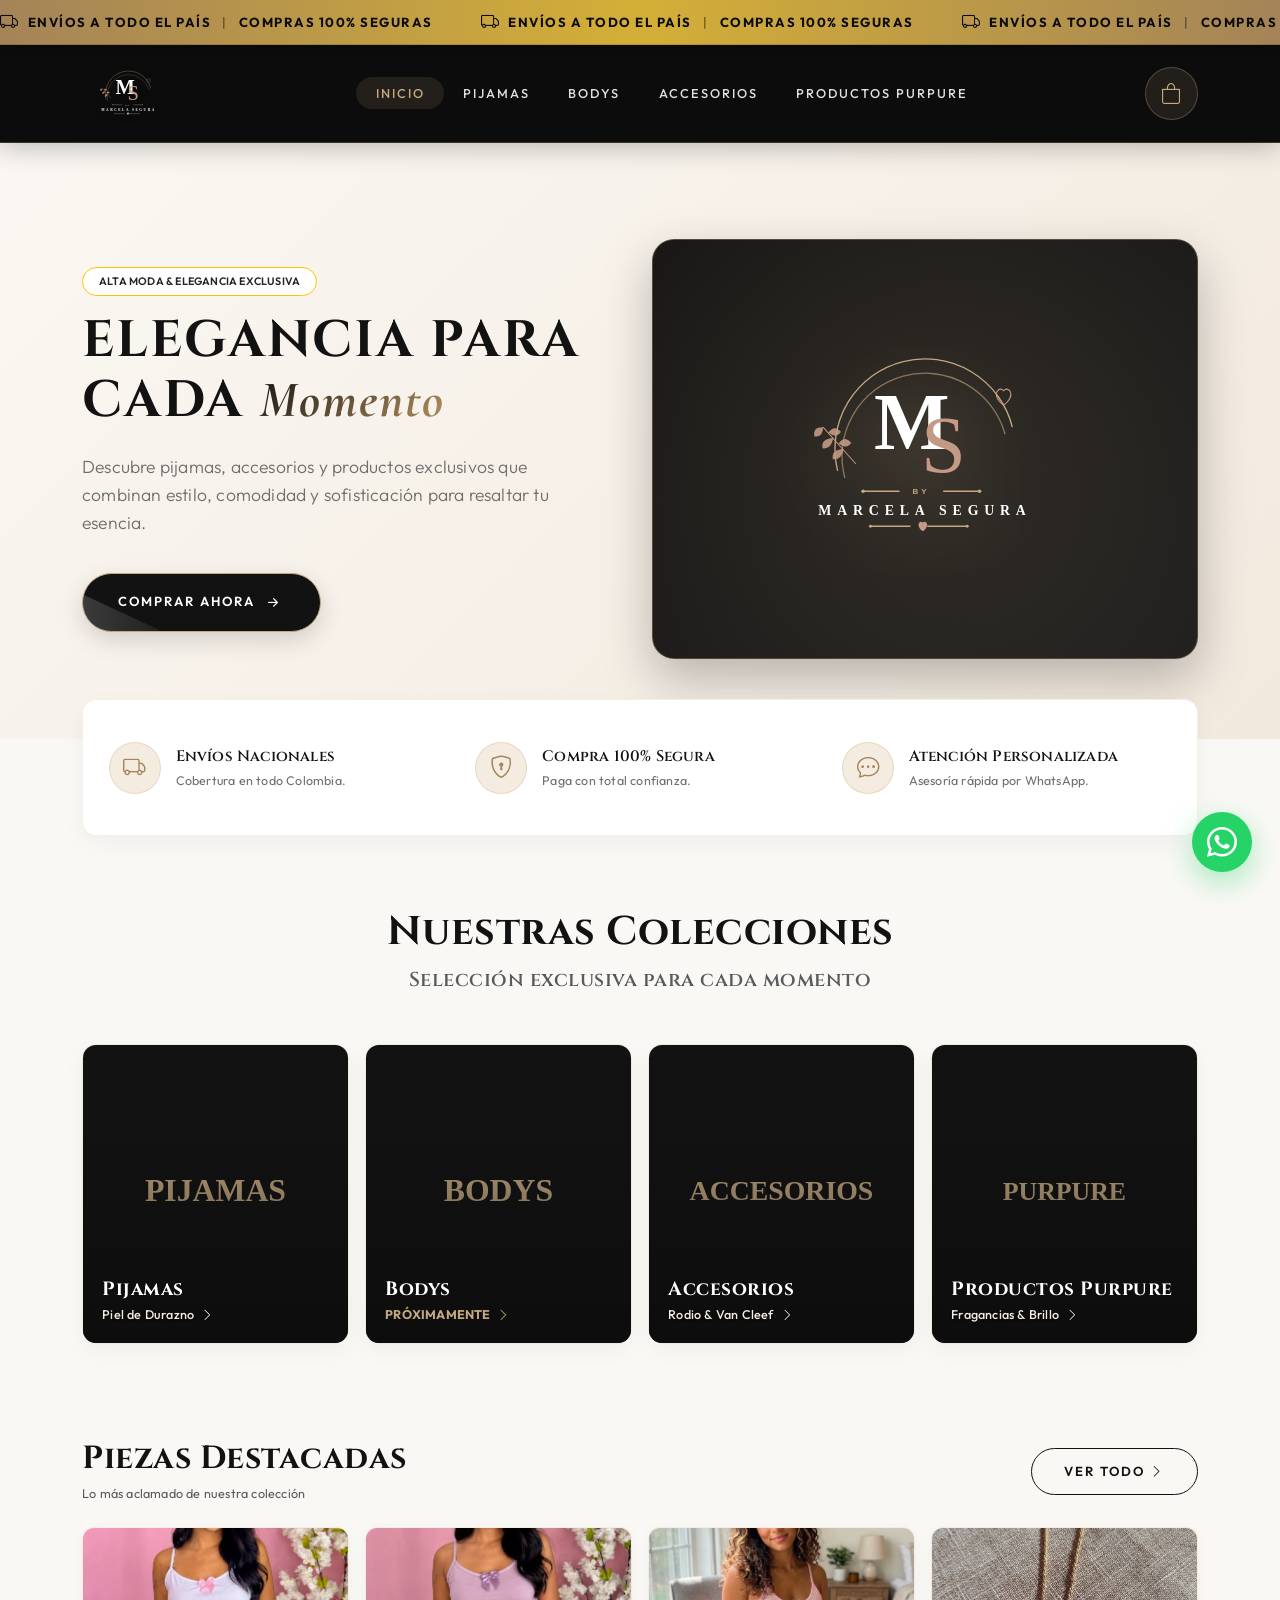
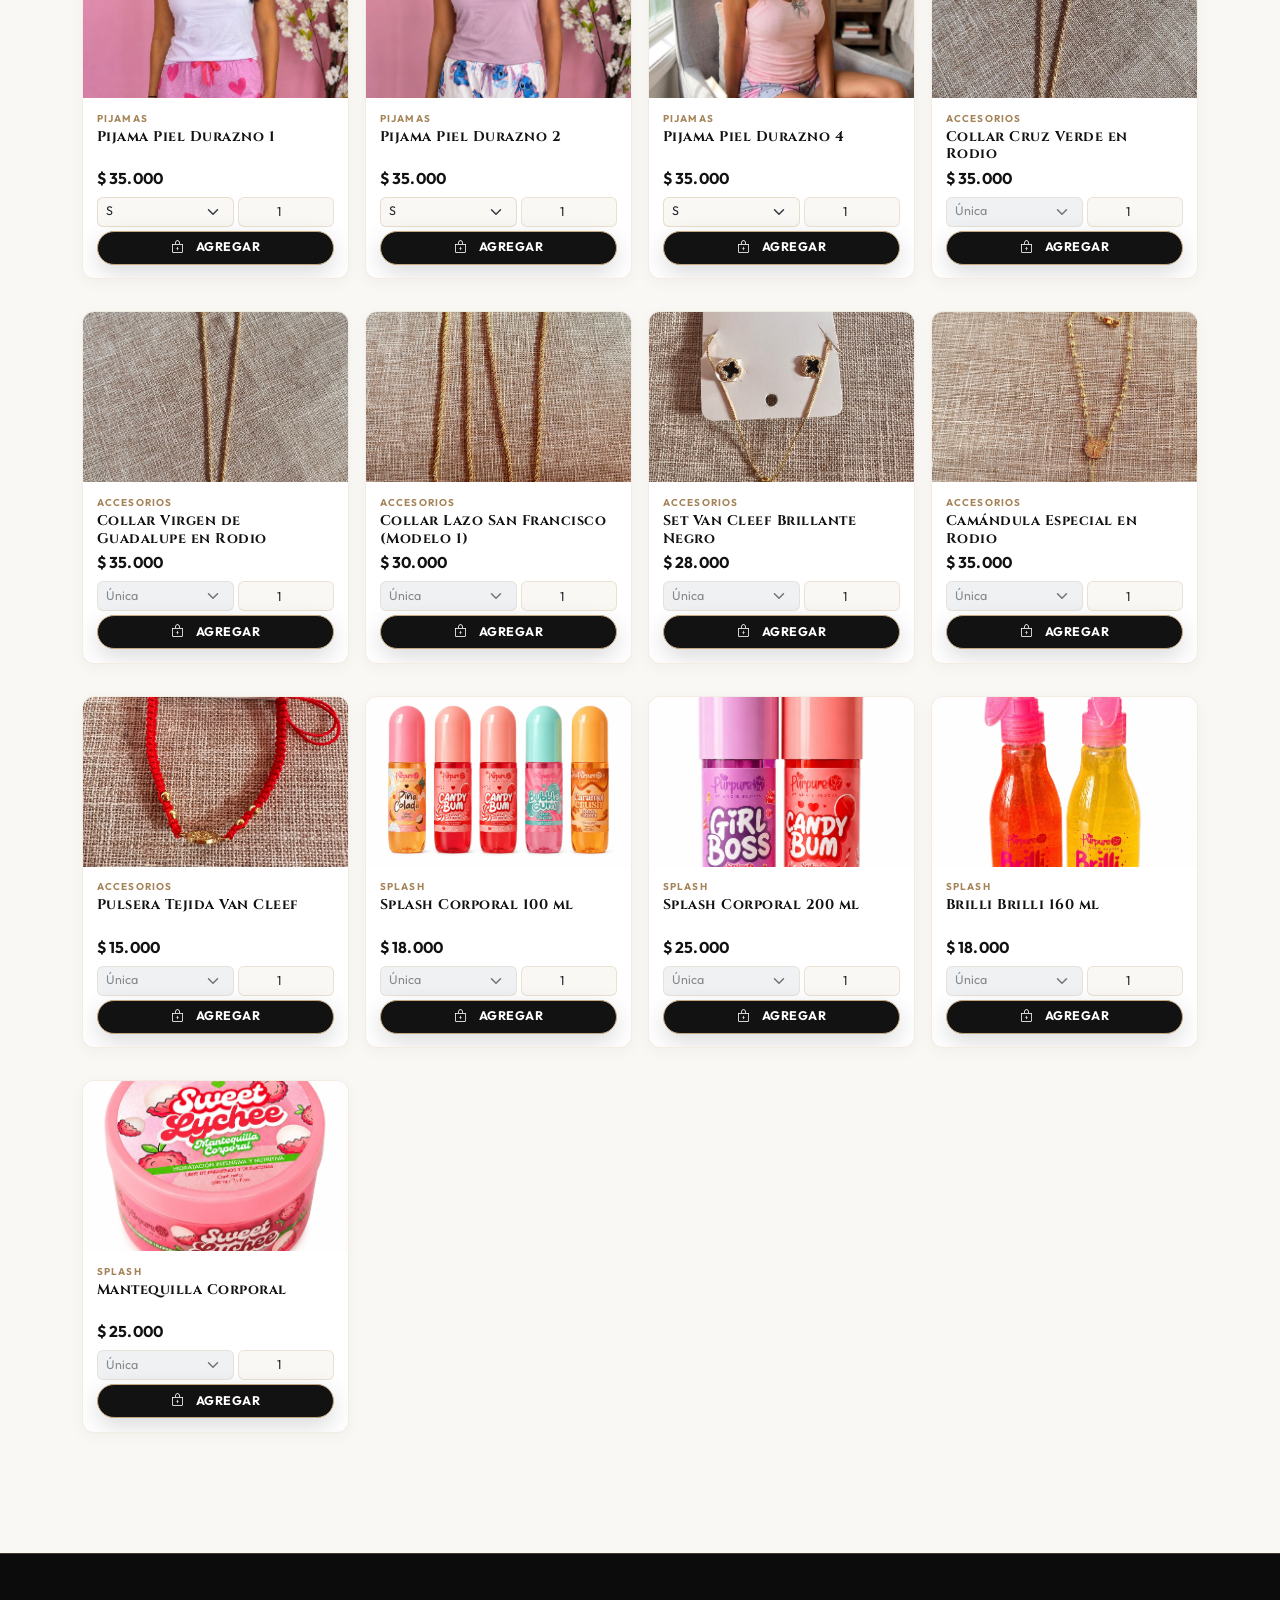
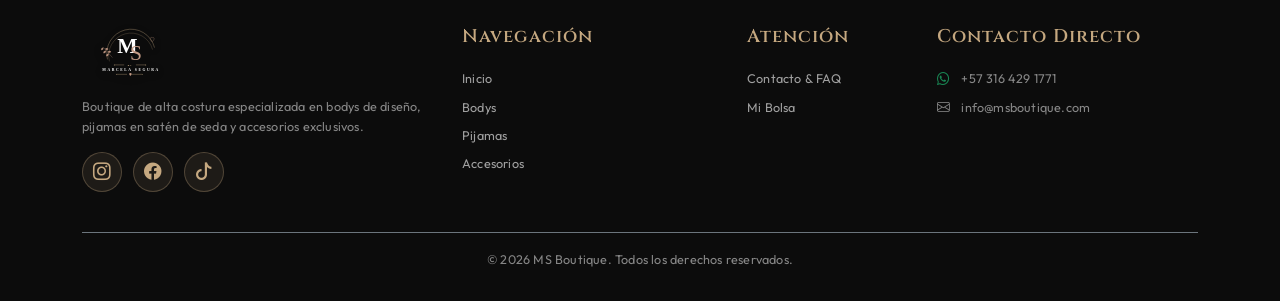
==== index.html @ d56f937e "Descripción de los cambios" ====
<!DOCTYPE html>
<html lang="es">
<head>
    <meta charset="UTF-8">
    <meta name="viewport" content="width=device-width, initial-scale=1.0">
    <title>MS | Boutique Exclusiva de Bodys, Pijamas y Accesorios</title>
    <meta name="description" content="Descubre la colección más exclusiva de bodys, pijamas en satén de seda y accesorios de alta moda en MS Boutique.">
    
    <!-- Google Fonts -->
    <link rel="preconnect" href="https://fonts.googleapis.com">
    <link rel="preconnect" href="https://fonts.gstatic.com" crossorigin>
    <link href="https://fonts.googleapis.com/css2?family=Montserrat:wght@300;400;500;600;700&family=Playfair+Display:ital,wght@0,500;0,600;0,700;1,400&family=Poppins:wght@300;400;500;600;700&display=swap" rel="stylesheet">
    
    <!-- Bootstrap 5 CSS -->
    <link href="https://cdn.jsdelivr.net/npm/bootstrap@5.3.0/dist/css/bootstrap.min.css" rel="stylesheet">
    <!-- Bootstrap Icons -->
    <link href="https://cdn.jsdelivr.net/npm/bootstrap-icons@1.10.5/font/bootstrap-icons.css" rel="stylesheet">
    
    <!-- Custom Design CSS -->
    <link href="css/estilos.css" rel="stylesheet">
    <link href="css/animaciones.css" rel="stylesheet">
    <link href="css/responsive.css" rel="stylesheet">
</head>
<body>

    <!-- CINTA DE ANUNCIOS EN MOVIMIENTO (MARQUEE) -->
    <div class="announcement-bar">
        <div class="marquee-track">
            <div class="marquee-content">
                <span class="marquee-item"><i class="bi bi-truck"></i> ENVÍOS A TODO EL PAÍS <span class="marquee-divider">|</span> COMPRAS 100% SEGURAS</span>
                <span class="marquee-item"><i class="bi bi-truck"></i> ENVÍOS A TODO EL PAÍS <span class="marquee-divider">|</span> COMPRAS 100% SEGURAS</span>
                <span class="marquee-item"><i class="bi bi-truck"></i> ENVÍOS A TODO EL PAÍS <span class="marquee-divider">|</span> COMPRAS 100% SEGURAS</span>
                <span class="marquee-item"><i class="bi bi-truck"></i> ENVÍOS A TODO EL PAÍS <span class="marquee-divider">|</span> COMPRAS 100% SEGURAS</span>
            </div>
            <div class="marquee-content" aria-hidden="true">
                <span class="marquee-item"><i class="bi bi-truck"></i> ENVÍOS A TODO EL PAÍS <span class="marquee-divider">|</span> COMPRAS 100% SEGURAS</span>
                <span class="marquee-item"><i class="bi bi-truck"></i> ENVÍOS A TODO EL PAÍS <span class="marquee-divider">|</span> COMPRAS 100% SEGURAS</span>
                <span class="marquee-item"><i class="bi bi-truck"></i> ENVÍOS A TODO EL PAÍS <span class="marquee-divider">|</span> COMPRAS 100% SEGURAS</span>
                <span class="marquee-item"><i class="bi bi-truck"></i> ENVÍOS A TODO EL PAÍS <span class="marquee-divider">|</span> COMPRAS 100% SEGURAS</span>
            </div>
        </div>
    </div>

    <!-- NAVBAR OSCURO ELEGANTE CON LOGO MS PROTAGONISTA -->
    <nav class="navbar navbar-expand-lg sticky-top">
        <div class="container">
            <a class="navbar-brand me-4 d-inline-flex align-items-center" href="index.html">
                <img src="img/logo.svg" alt="MS by Marcela Segura" class="brand-logo-img">
            </a>
            
            <div class="d-flex align-items-center gap-3 order-lg-3">
                <div class="cart-icon-container" data-bs-toggle="offcanvas" data-bs-target="#offcanvasCart" aria-controls="offcanvasCart" title="Ver Tu Carrito">
                    <i class="bi bi-bag"></i>
                    <span class="cart-counter">0</span>
                </div>

                <button class="navbar-toggler border-0 text-white" type="button" data-bs-toggle="collapse" data-bs-target="#navbarNav">
                    <span class="navbar-toggler-icon"></span>
                </button>
            </div>

            <div class="collapse navbar-collapse order-lg-2" id="navbarNav">
                <ul class="navbar-nav mx-auto">
                    <li class="nav-item">
                        <a class="nav-link-ms active" href="index.html">Inicio</a>
                    </li>
                    <li class="nav-item">
                        <a class="nav-link-ms" href="catalogo.html?categoria=pijamas">Pijamas</a>
                    </li>
                    <li class="nav-item">
                        <a class="nav-link-ms" href="catalogo.html?categoria=bodys">Bodys</a>
                    </li>
                    <li class="nav-item">
                        <a class="nav-link-ms" href="catalogo.html?categoria=accesorios">Accesorios</a>
                    </li>
                    <li class="nav-item">
                        <a class="nav-link-ms" href="catalogo.html?categoria=splash">Productos Purpure</a>
                    </li>
                </ul>
            </div>
        </div>
    </nav>

    <!-- HERO SECTION MODERNO & LIMPIO -->
    <section class="hero-section">
        <div class="container">
            <div class="row align-items-center">
                <div class="col-lg-6 text-center text-lg-start fade-in-up">
                    <span class="badge bg-white text-dark border border-warning px-3 py-2 rounded-pill font-body small fw-semibold mb-3 d-inline-block letter-spacing-2 text-uppercase">
                        ALTA MODA & ELEGANCIA EXCLUSIVA
                    </span>
                    <h1 class="hero-title">Elegancia para Cada <span>Momento</span></h1>
                    <p class="hero-subtitle">Descubre pijamas, accesorios y productos exclusivos que combinan estilo, comodidad y sofisticación para resaltar tu esencia.</p>
                    <div class="d-flex flex-wrap gap-3 justify-content-center justify-content-lg-start">
                        <a href="catalogo.html" class="btn btn-boutique-primary">
                            <span>Comprar Ahora</span>
                            <i class="bi bi-arrow-right-short fs-5"></i>
                        </a>
                    </div>
                </div>
                <div class="col-lg-6 fade-in-up delay-2 mt-4 mt-lg-0">
                    <div class="hero-logo-showcase p-4 p-md-5 text-center d-flex flex-column align-items-center justify-content-center">
                        <img src="img/logo.svg" 
                             alt="MS by Marcela Segura - Logo Oficial" 
                             class="img-fluid hero-logo-main p-2" 
                             style="max-width: 380px; width: 100%; filter: drop-shadow(0 15px 35px rgba(197, 168, 128, 0.35));">
                    </div>
                </div>
            </div>
        </div>
    </section>

    <!-- BARRA DE BENEFICIOS -->
    <div class="container">
        <div class="benefits-section fade-in-up delay-1">
            <div class="row g-4 justify-content-center">
                <div class="col-12 col-md-4">
                    <div class="benefit-item">
                        <div class="benefit-icon">
                            <i class="bi bi-truck"></i>
                        </div>
                        <div>
                            <div class="benefit-title">Envíos Nacionales</div>
                            <div class="benefit-desc">Cobertura en todo Colombia.</div>
                        </div>
                    </div>
                </div>
                <div class="col-12 col-md-4">
                    <div class="benefit-item">
                        <div class="benefit-icon">
                            <i class="bi bi-shield-lock"></i>
                        </div>
                        <div>
                            <div class="benefit-title">Compra 100% Segura</div>
                            <div class="benefit-desc">Paga con total confianza.</div>
                        </div>
                    </div>
                </div>
                <div class="col-12 col-md-4">
                    <div class="benefit-item">
                        <div class="benefit-icon">
                            <i class="bi bi-chat-dots"></i>
                        </div>
                        <div>
                            <div class="benefit-title">Atención Personalizada</div>
                            <div class="benefit-desc">Asesoría rápida por WhatsApp.</div>
                        </div>
                    </div>
                </div>
            </div>
        </div>
    </div>

    <!-- SECCIÓN DE CATEGORÍAS PRINCIPALES -->
    <section class="container my-5 py-4">
        <div class="text-center mb-5 fade-in-up">
            <h2 class="font-heading fw-bold fs-1">Nuestras Colecciones</h2>
            <p class="text-muted font-heading fs-5">Selección exclusiva para cada momento</p>
        </div>
        <div class="row g-3">
            <!-- Categoría 1: Pijamas -->
            <div class="col-6 col-md-3 fade-in-up delay-1">
                <div class="category-card" onclick="window.location.href='catalogo.html?categoria=pijamas'">
                    <img src="img/productos/cat-pijamas.jpg" 
                         alt="Pijamas MS Boutique"
                         onerror="this.onerror=null; this.src='data:image/svg+xml;utf8,<svg xmlns=\'http://www.w3.org/2000/svg\' width=\'400\' height=\'300\' viewBox=\'0 0 400 300\'><rect width=\'400\' height=\'300\' fill=\'%23121212\'/><text x=\'50%\' y=\'50%\' dominant-baseline=\'middle\' text-anchor=\'middle\' font-family=\'Playfair Display, serif\' font-size=\'32\' font-weight=\'bold\' fill=\'%23C5A880\'>PIJAMAS</text></svg>';">
                    <div class="category-card-overlay">
                        <h3 class="font-heading fw-bold mb-1 fs-5 text-white">Pijamas</h3>
                        <p class="mb-0 small font-body text-gold-light">Piel de Durazno <i class="bi bi-chevron-right ms-1"></i></p>
                    </div>
                </div>
            </div>
            <!-- Categoría 2: Bodys -->
            <div class="col-6 col-md-3 fade-in-up delay-2">
                <div class="category-card" onclick="window.location.href='catalogo.html?categoria=bodys'">
                    <img src="img/productos/cat-bodys.jpg" 
                         alt="Bodys MS Boutique"
                         onerror="this.onerror=null; this.src='data:image/svg+xml;utf8,<svg xmlns=\'http://www.w3.org/2000/svg\' width=\'400\' height=\'300\' viewBox=\'0 0 400 300\'><rect width=\'400\' height=\'300\' fill=\'%23121212\'/><text x=\'50%\' y=\'50%\' dominant-baseline=\'middle\' text-anchor=\'middle\' font-family=\'Playfair Display, serif\' font-size=\'32\' font-weight=\'bold\' fill=\'%23C5A880\'>BODYS</text></svg>';">
                    <div class="category-card-overlay">
                        <h3 class="font-heading fw-bold mb-1 fs-5 text-white">Bodys</h3>
                        <p class="mb-0 text-gold small font-body fw-bold">PRÓXIMAMENTE <i class="bi bi-chevron-right ms-1"></i></p>
                    </div>
                </div>
            </div>
            <!-- Categoría 3: Accesorios -->
            <div class="col-6 col-md-3 fade-in-up delay-3">
                <div class="category-card" onclick="window.location.href='catalogo.html?categoria=accesorios'">
                    <img src="img/productos/cat-accesorios.jpg" 
                         alt="Accesorios MS Boutique"
                         onerror="this.onerror=null; this.src='data:image/svg+xml;utf8,<svg xmlns=\'http://www.w3.org/2000/svg\' width=\'400\' height=\'300\' viewBox=\'0 0 400 300\'><rect width=\'400\' height=\'300\' fill=\'%23121212\'/><text x=\'50%\' y=\'50%\' dominant-baseline=\'middle\' text-anchor=\'middle\' font-family=\'Playfair Display, serif\' font-size=\'28\' font-weight=\'bold\' fill=\'%23C5A880\'>ACCESORIOS</text></svg>';">
                    <div class="category-card-overlay">
                        <h3 class="font-heading fw-bold mb-1 fs-5 text-white">Accesorios</h3>
                        <p class="mb-0 small font-body text-gold-light">Rodio & Van Cleef <i class="bi bi-chevron-right ms-1"></i></p>
                    </div>
                </div>
            </div>
            <!-- Categoría 4: Productos Purpure -->
            <div class="col-6 col-md-3 fade-in-up delay-4">
                <div class="category-card" onclick="window.location.href='catalogo.html?categoria=splash'">
                    <img src="img/productos/cat-splash.jpg" 
                         alt="Productos Purpure MS Boutique"
                         onerror="this.onerror=null; this.src='data:image/svg+xml;utf8,<svg xmlns=\'http://www.w3.org/2000/svg\' width=\'400\' height=\'300\' viewBox=\'0 0 400 300\'><rect width=\'400\' height=\'300\' fill=\'%23121212\'/><text x=\'50%\' y=\'50%\' dominant-baseline=\'middle\' text-anchor=\'middle\' font-family=\'Playfair Display, serif\' font-size=\'26\' font-weight=\'bold\' fill=\'%23C5A880\'>PURPURE</text></svg>';">
                    <div class="category-card-overlay">
                        <h3 class="font-heading fw-bold mb-1 fs-5 text-white">Productos Purpure</h3>
                        <p class="mb-0 small font-body text-gold-light">Fragancias & Brillo <i class="bi bi-chevron-right ms-1"></i></p>
                    </div>
                </div>
            </div>
        </div>
    </section>

    <!-- SECCIÓN PRODUCTOS DESTACADOS (TARJETAS COMPACTAS 4 POR FILA) -->
    <section class="container my-5 py-4">
        <div class="d-flex justify-content-between align-items-center mb-4">
            <div>
                <h2 class="font-heading fw-bold mb-1 fs-2">Piezas Destacadas</h2>
                <p class="text-muted mb-0 small">Lo más aclamado de nuestra colección</p>
            </div>
            <a href="catalogo.html" class="btn btn-boutique-outline btn-sm">Ver Todo <i class="bi bi-chevron-right"></i></a>
        </div>
        
        <div class="row g-3" id="productos-destacados-container">
            <!-- Renderizado dinámico desde app.js -->
        </div>
    </section>

    <!-- OFFCANVAS CARRITO COMPONENT -->
    <div class="offcanvas offcanvas-end offcanvas-cart" tabindex="-1" id="offcanvasCart" aria-labelledby="offcanvasCartLabel">
        <div class="offcanvas-header">
            <div class="d-flex align-items-center gap-2">
                <i class="bi bi-bag-fill text-gold fs-5"></i>
                <h5 class="offcanvas-title font-heading fw-bold mb-0 text-uppercase letter-spacing-1 text-white fs-6" id="offcanvasCartLabel">TU CARRITO</h5>
                <span class="badge rounded-circle bg-gold text-dark cart-counter" id="offcanvas-header-counter">0</span>
            </div>
            <button type="button" class="btn-close btn-close-white" data-bs-dismiss="offcanvas" aria-label="Close"></button>
        </div>
        <div class="offcanvas-body p-3" id="offcanvas-cart-items">
            <!-- Renderizado dinámico desde carrito.js -->
        </div>
        <div class="offcanvas-footer p-3">
            <div class="d-flex justify-content-between align-items-center mb-3">
                <span class="cart-subtotal-label">SUBTOTAL</span>
                <span class="cart-subtotal-amount" id="offcanvas-cart-total">$0</span>
            </div>
            <a href="carrito.html" class="btn btn-boutique-primary w-100 py-3 text-center fw-bold text-uppercase d-flex align-items-center justify-content-center gap-2">
                <span>FINALIZAR PEDIDO</span>
                <i class="bi bi-bag"></i>
            </a>
        </div>
    </div>

    <!-- BOTÓN FLOTANTE WHATSAPP -->
    <a href="https://api.whatsapp.com/send?phone=573164291771&text=Hola%20MS%20Boutique,%20deseo%20realizar%20una%20consulta." target="_blank" class="whatsapp-float pulse-subtle" title="Contacto por WhatsApp">
        <i class="bi bi-whatsapp"></i>
    </a>

    <!-- FOOTER BOUTIQUE MS OSCURO ELEGANTE -->
    <footer>
        <div class="container">
            <div class="row g-4">
                <div class="col-lg-4 mb-3">
                    <a class="navbar-brand me-4 d-inline-flex align-items-center" href="index.html">
                        <img src="img/logo.svg" alt="MS by Marcela Segura" class="brand-logo-img" style="height: 60px;">
                    </a>
                    <p class="small text-white-50 mt-2">Boutique de alta costura especializada en bodys de diseño, pijamas en satén de seda y accesorios exclusivos.</p>
                    <div class="footer-social-icons mt-3">
                        <a href="#"><i class="bi bi-instagram"></i></a>
                        <a href="#"><i class="bi bi-facebook"></i></a>
                        <a href="#"><i class="bi bi-tiktok"></i></a>
                    </div>
                </div>
                <div class="col-6 col-lg-3 mb-3">
                    <h5>Navegación</h5>
                    <ul class="list-unstyled small">
                        <li class="mb-2"><a href="index.html">Inicio</a></li>
                        <li class="mb-2"><a href="catalogo.html?categoria=bodys">Bodys</a></li>
                        <li class="mb-2"><a href="catalogo.html?categoria=pijamas">Pijamas</a></li>
                        <li class="mb-2"><a href="catalogo.html?categoria=accesorios">Accesorios</a></li>
                    </ul>
                </div>
                <div class="col-6 col-lg-2 mb-3">
                    <h5>Atención</h5>
                    <ul class="list-unstyled small">
                        <li class="mb-2"><a href="contacto.html">Contacto & FAQ</a></li>
                        <li class="mb-2"><a href="carrito.html">Mi Bolsa</a></li>
                    </ul>
                </div>
                <div class="col-lg-3 mb-3">
                    <h5>Contacto Directo</h5>
                    <ul class="list-unstyled small text-white-50">
                        <li class="mb-2"><i class="bi bi-whatsapp text-success me-2"></i> +57 316 429 1771</li>
                        <li class="mb-2"><i class="bi bi-envelope me-2"></i> info@msboutique.com</li>
                    </ul>
                </div>
            </div>
            <div class="border-top border-secondary pt-3 mt-4 text-center small text-white-50">
                &copy; 2026 MS Boutique. Todos los derechos reservados.
            </div>
        </div>
    </footer>

    <!-- Bootstrap JS Bundle -->
    <script src="https://cdn.jsdelivr.net/npm/bootstrap@5.3.0/dist/js/bootstrap.bundle.min.js"></script>
    <script src="js/productos.js"></script>
    <script src="js/carrito.js"></script>
    <script src="js/whatsapp.js"></script>
    <script src="js/app.js"></script>
</body>
</html>
---- css/estilos.css ----
/* ==========================================================================
   MS BOUTIQUE - SISTEMA DE DISEÑO HIGH FASHION LUXURY
   ========================================================================== */

@import url('https://fonts.googleapis.com/css2?family=Cinzel:wght@500;600;700;800;900&family=Cormorant+Garamond:ital,wght@0,600;0,700;1,600;1,700&family=Outfit:wght@300;400;500;600;700&family=Playfair+Display:ital,wght@0,600;0,700;1,600;1,700&family=Poppins:wght@300;400;500;600;700&display=swap');

:root {
    /* Paleta MS Luxury */
    --color-bg: #FAF8F5;
    --color-surface: #FFFFFF;
    --color-dark-bg: #0C0C0C;
    --color-dark-card: #161616;
    
    --color-gold: #C5A880;
    --color-gold-dark: #A48458;
    --color-gold-light: #F4ECE1;
    --color-gold-accent: #D4AF37;
    
    --color-gray-light: #F0EDE8;
    --color-text-dark: #121212;
    --color-text-muted: #6E6E6E;
    --color-text-light: #F0F0F0;
    
    /* Tipografía Alta Costura "Lethal Luxury" */
    --font-heading: 'Cinzel', 'Playfair Display', serif;
    --font-body: 'Outfit', 'Poppins', sans-serif;
    --font-accent: 'Cormorant Garamond', serif;
    
    /* Sombras y Radios */
    --radius-sm: 8px;
    --radius-md: 14px;
    --radius-lg: 22px;
    --radius-pill: 50px;
    
    --shadow-soft: 0 8px 25px rgba(0, 0, 0, 0.04);
    --shadow-hover: 0 16px 35px rgba(197, 168, 128, 0.2);
    --shadow-nav: 0 4px 25px rgba(0, 0, 0, 0.25);
}

/* --- BASE --- */
body {
    background-color: var(--color-bg);
    color: var(--color-text-dark);
    font-family: var(--font-body);
    font-size: 0.9rem;
    margin: 0;
    padding: 0;
    overflow-x: hidden;
    line-height: 1.6;
    letter-spacing: 0.2px;
}

h1, h2, h3, h4, h5, h6, .font-heading {
    font-family: var(--font-heading);
    font-weight: 600;
    color: var(--color-text-dark);
    letter-spacing: 0.5px;
}

a {
    color: var(--color-gold-dark);
    text-decoration: none;
    transition: all 0.3s ease;
}

a:hover {
    color: var(--color-gold-accent);
}

/* --- CINTA ANUNCIO SUPERIOR EN MOVIMIENTO (MARQUEE) --- */
.announcement-bar {
    background: linear-gradient(90deg, var(--color-gold-dark) 0%, var(--color-gold-accent) 50%, var(--color-gold-dark) 100%);
    color: #0C0C0C;
    overflow: hidden;
    white-space: nowrap;
    padding: 8px 0;
    font-family: var(--font-body);
    font-weight: 700;
    font-size: 0.82rem;
    letter-spacing: 1.5px;
    text-transform: uppercase;
    position: relative;
    z-index: 1045;
    box-shadow: 0 2px 10px rgba(0, 0, 0, 0.25);
    user-select: none;
    border-bottom: 1px solid rgba(0, 0, 0, 0.15);
}

.marquee-track {
    display: flex;
    width: max-content;
    animation: marqueeScroll 22s linear infinite;
}

.announcement-bar:hover .marquee-track {
    animation-play-state: paused;
}

.marquee-content {
    display: flex;
    align-items: center;
    gap: 3rem;
    padding-right: 3rem;
    flex-shrink: 0;
}

.marquee-item {
    display: inline-flex;
    align-items: center;
    gap: 0.5rem;
}

.marquee-item i {
    font-size: 1.1rem;
}

.marquee-divider {
    opacity: 0.6;
    font-weight: 400;
    margin: 0 0.2rem;
}

@keyframes marqueeScroll {
    0% {
        transform: translateX(0);
    }
    100% {
        transform: translateX(-50%);
    }
}

/* --- ENCABEZADO Y NAVBAR OSCURO ELEGANTE --- */
.navbar {
    background: var(--color-dark-bg) !important;
    backdrop-filter: blur(20px);
    box-shadow: var(--shadow-nav);
    padding: 1.1rem 0;
    transition: all 0.3s ease;
    border-bottom: 1px solid rgba(197, 168, 128, 0.25);
}

/* LOGO MS PROTAGONISTA */
.navbar-brand-ms {
    font-family: var(--font-heading);
    font-size: 2.5rem;
    font-weight: 700;
    letter-spacing: 6px;
    text-transform: uppercase;
    line-height: 1;
    background: linear-gradient(135deg, #FFFFFF 0%, var(--color-gold) 100%);
    -webkit-background-clip: text;
    -webkit-text-fill-color: transparent;
    transition: all 0.3s ease;
    display: inline-block;
}

.navbar-brand-ms:hover {
    transform: scale(1.05);
    background: linear-gradient(135deg, #FFFFFF 0%, var(--color-gold-accent) 100%);
    -webkit-background-clip: text;
    -webkit-text-fill-color: transparent;
}

.brand-logo-img {
    height: 52px;
    width: auto;
    max-height: 55px;
    object-fit: contain;
    transition: transform 0.3s ease;
    filter: drop-shadow(0 2px 4px rgba(0, 0, 0, 0.3));
}

.brand-logo-img:hover {
    transform: scale(1.04);
}

/* ENLACES DEL MENÚ */
.nav-link-ms {
    font-family: var(--font-body);
    font-weight: 500;
    font-size: 0.8rem;
    text-transform: uppercase;
    letter-spacing: 2px;
    color: #E0E0E0 !important;
    padding: 0.5rem 1.2rem !important;
    border-radius: var(--radius-pill);
    transition: all 0.3s ease;
}

.nav-link-ms:hover, .nav-link-ms.active {
    color: var(--color-gold) !important;
    background: rgba(197, 168, 128, 0.12);
}

/* Buscador Navbar */
.search-input-navbar {
    border: 1px solid rgba(197, 168, 128, 0.3);
    border-radius: var(--radius-pill);
    padding: 0.45rem 1.2rem;
    font-size: 0.8rem;
    background: rgba(255, 255, 255, 0.08);
    color: #FFFFFF;
    transition: all 0.3s ease;
}

.search-input-navbar::placeholder {
    color: #A0A0A0;
}

.search-input-navbar:focus {
    outline: none;
    border-color: var(--color-gold);
    background: rgba(255, 255, 255, 0.15);
    box-shadow: 0 0 0 4px rgba(197, 168, 128, 0.15);
    color: #FFFFFF;
}

/* Icono Carrito */
.cart-icon-container {
    position: relative;
    font-size: 1.3rem;
    color: var(--color-gold);
    cursor: pointer;
    padding: 9px 15px;
    border-radius: var(--radius-pill);
    background: rgba(197, 168, 128, 0.12);
    border: 1px solid rgba(197, 168, 128, 0.3);
    transition: all 0.3s ease;
    text-decoration: none !important;
    display: inline-flex;
    align-items: center;
    justify-content: center;
}

.cart-icon-container:hover {
    transform: translateY(-2px);
    background: rgba(197, 168, 128, 0.25);
    color: #FFFFFF;
}

.cart-counter {
    position: absolute;
    top: -5px;
    right: -5px;
    background-color: var(--color-gold-dark);
    color: #FFFFFF;
    font-size: 0.7rem;
    font-weight: 700;
    border-radius: 50%;
    width: 21px;
    height: 21px;
    display: none;
    align-items: center;
    justify-content: center;
    border: 1px solid #FFFFFF;
}

/* --- HERO BANNER MODERN Y LIMPIO --- */
.hero-section {
    position: relative;
    padding: 6rem 0 5rem;
    background: linear-gradient(135deg, #FAF7F2 0%, #F2E9DE 100%);
    overflow: hidden;
}

.hero-title {
    font-family: 'Cinzel', serif;
    font-size: 3.2rem;
    font-weight: 700;
    line-height: 1.15;
    color: #121212;
    margin-bottom: 1.4rem;
    letter-spacing: 2px;
    text-transform: uppercase;
}

.hero-title span {
    font-family: 'Cormorant Garamond', serif;
    font-style: italic;
    font-weight: 700;
    text-transform: capitalize;
    background: linear-gradient(135deg, #121212 0%, var(--color-gold-dark) 50%, var(--color-gold-accent) 100%);
    background-size: 200% auto;
    -webkit-background-clip: text;
    -webkit-text-fill-color: transparent;
    animation: goldShimmerText 5s linear infinite;
}

.hero-subtitle {
    font-size: 1.1rem;
    color: var(--color-text-muted);
    margin-bottom: 2.2rem;
    max-width: 520px;
    font-weight: 300;
}

.hero-image-wrapper {
    position: relative;
    border-radius: var(--radius-lg);
    overflow: hidden;
    box-shadow: 0 20px 45px rgba(0, 0, 0, 0.12);
    border: 1px solid rgba(197, 168, 128, 0.3);
}

.hero-logo-showcase {
    background: linear-gradient(145deg, #121212 0%, #1C1C1C 100%);
    border-radius: var(--radius-lg);
    border: 1px solid rgba(197, 168, 128, 0.35);
    box-shadow: 0 20px 50px rgba(0, 0, 0, 0.25);
    min-height: 420px;
    position: relative;
    overflow: hidden;
}

.hero-logo-showcase::before {
    content: '';
    position: absolute;
    top: -50%;
    left: -50%;
    width: 200%;
    height: 200%;
    background: radial-gradient(circle, rgba(197, 168, 128, 0.15) 0%, transparent 65%);
    pointer-events: none;
}

.hero-logo-main {
    animation: floatHero 6s ease-in-out infinite;
    transition: transform 0.5s ease;
}

.hero-logo-showcase:hover .hero-logo-main {
    transform: scale(1.05);
}

/* BOTÓN COMPRAR AHORA COMPACTO */
.btn-boutique-primary {
    background: #121212;
    color: #FFFFFF !important;
    font-family: var(--font-body);
    font-size: 0.82rem;
    font-weight: 600;
    text-transform: uppercase;
    letter-spacing: 2px;
    padding: 0.85rem 2.2rem;
    border-radius: var(--radius-pill);
    border: 1px solid var(--color-gold);
    box-shadow: 0 8px 25px rgba(0, 0, 0, 0.15);
    transition: all 0.35s ease;
    display: inline-flex;
    align-items: center;
    gap: 8px;
}

.btn-boutique-primary:hover {
    background: var(--color-gold-dark);
    color: #FFFFFF !important;
    transform: translateY(-2px);
    box-shadow: 0 12px 30px rgba(197, 168, 128, 0.4);
}

.btn-boutique-outline {
    background-color: transparent;
    color: #121212 !important;
    font-family: var(--font-body);
    font-size: 0.82rem;
    font-weight: 600;
    text-transform: uppercase;
    letter-spacing: 2px;
    padding: 0.8rem 2rem;
    border-radius: var(--radius-pill);
    border: 1px solid #121212;
    transition: all 0.3s ease;
}

.btn-boutique-outline:hover {
    background-color: #121212;
    color: var(--color-gold) !important;
    transform: translateY(-2px);
}

/* --- BARRA DE BENEFICIOS --- */
.benefits-section {
    background: var(--color-surface);
    padding: 2.2rem 1.2rem;
    border-radius: var(--radius-md);
    box-shadow: var(--shadow-soft);
    border: 1px solid rgba(197, 168, 128, 0.2);
    margin-top: -2.5rem;
    position: relative;
    z-index: 10;
}

.benefit-item {
    display: flex;
    align-items: center;
    gap: 15px;
    padding: 0.4rem;
}

.benefit-icon {
    width: 52px;
    height: 52px;
    border-radius: 50%;
    background-color: var(--color-gold-light);
    color: var(--color-gold-dark);
    display: flex;
    align-items: center;
    justify-content: center;
    font-size: 1.4rem;
    border: 1px solid rgba(197, 168, 128, 0.3);
    flex-shrink: 0;
}

.benefit-title {
    font-family: var(--font-heading);
    font-size: 0.95rem;
    font-weight: 600;
    margin-bottom: 2px;
}

.benefit-desc {
    font-size: 0.78rem;
    color: var(--color-text-muted);
    margin: 0;
}

/* --- TARJETAS DE CATEGORÍAS --- */
.category-card {
    position: relative;
    height: 300px;
    border-radius: var(--radius-md);
    overflow: hidden;
    cursor: pointer;
    box-shadow: var(--shadow-soft);
    border: 1px solid rgba(197, 168, 128, 0.2);
    transition: all 0.4s ease;
}

.category-card img {
    width: 100%;
    height: 100%;
    object-fit: cover;
    transition: transform 0.7s ease;
}

.category-card-overlay {
    position: absolute;
    inset: 0;
    background: linear-gradient(to top, rgba(12, 12, 12, 0.85) 0%, rgba(12, 12, 12, 0.05) 70%);
    display: flex;
    flex-direction: column;
    justify-content: flex-end;
    padding: 1.2rem;
    color: #FFFFFF;
    transition: all 0.3s ease;
}

.category-card-overlay h3 {
    font-size: clamp(0.95rem, 2.8vw, 1.2rem) !important;
    line-height: 1.15;
    margin-bottom: 3px;
}

.category-card:hover img {
    transform: scale(1.08);
}

.category-card:hover .category-card-overlay {
    background: linear-gradient(to top, rgba(197, 168, 128, 0.9) 0%, rgba(12, 12, 12, 0.15) 80%);
}

/* ==========================================================================
   TARJETAS DE PRODUCTO COMPACTAS
   ========================================================================== */
.product-card-premium {
    background: var(--color-surface);
    border-radius: 12px;
    overflow: hidden;
    border: 1px solid rgba(197, 168, 128, 0.22);
    box-shadow: 0 4px 15px rgba(0, 0, 0, 0.04);
    transition: all 0.3s cubic-bezier(0.165, 0.84, 0.44, 1);
    height: 100%;
    display: flex;
    flex-direction: column;
}

.product-card-premium:hover {
    transform: translateY(-4px);
    box-shadow: 0 10px 25px rgba(197, 168, 128, 0.2);
    border-color: var(--color-gold);
}

.product-img-box {
    position: relative;
    height: 170px;
    min-height: 170px;
    max-height: 170px;
    overflow: hidden;
    background-color: var(--color-gray-light);
}

.product-img-box img {
    width: 100%;
    height: 100%;
    object-fit: cover;
    transition: transform 0.5s ease;
}

.product-card-premium:hover .product-img-box img {
    transform: scale(1.05);
}

.badge-boutique {
    position: absolute;
    top: 8px;
    left: 8px;
    padding: 3px 8px;
    font-family: var(--font-body);
    font-size: 0.6rem;
    font-weight: 600;
    border-radius: var(--radius-pill);
    text-transform: uppercase;
    letter-spacing: 0.8px;
    z-index: 2;
}

.badge-nuevo {
    background-color: #121212;
    color: var(--color-gold);
    border: 1px solid var(--color-gold);
}

.badge-mas-vendido {
    background-color: var(--color-gold-dark);
    color: #FFFFFF;
}

.product-body-content {
    padding: 0.85rem;
    display: flex;
    flex-direction: column;
    flex-grow: 1;
    justify-content: space-between;
}

.product-category-tag {
    font-size: 0.62rem;
    font-weight: 700;
    text-transform: uppercase;
    color: var(--color-gold-dark);
    letter-spacing: 1.2px;
    margin-bottom: 2px;
    height: 14px;
    line-height: 14px;
    overflow: hidden;
}

.product-title-text {
    font-family: var(--font-heading);
    font-size: clamp(0.78rem, 2.5vw, 0.88rem);
    font-weight: 700;
    color: var(--color-text-dark);
    margin-bottom: 4px;
    line-height: 1.25;
    min-height: 2.5em;
    max-height: 2.5em;
    display: -webkit-box;
    -webkit-line-clamp: 2;
    -webkit-box-orient: vertical;
    overflow: hidden;
    word-break: break-word;
}

.product-price-tag {
    font-family: var(--font-body);
    font-size: 0.98rem;
    font-weight: 700;
    color: #121212;
    margin-bottom: 8px;
    height: 22px;
    line-height: 22px;
}

.product-controls-row {
    height: 30px;
    min-height: 30px;
    max-height: 30px;
}

.size-select-box {
    border: 1px solid rgba(197, 168, 128, 0.35);
    border-radius: 6px;
    font-size: 0.78rem;
    padding: 2px 6px;
    height: 30px;
    background-color: var(--color-bg);
    font-family: var(--font-body);
}

.size-select-box:focus {
    border-color: var(--color-gold-dark);
    outline: none;
}

.btn-agregar-card {
    height: 34px;
    display: inline-flex;
    align-items: center;
    justify-content: center;
    font-size: 0.78rem;
    letter-spacing: 0.5px;
}

/* ==========================================================================
   CARRITO OFFCANVAS Y CONTENEDOR ESTRICTO DE IMÁGENES
   ========================================================================== */
.offcanvas-cart {
    width: 440px !important;
    border-top-left-radius: var(--radius-lg);
    border-bottom-left-radius: var(--radius-lg);
}

.cart-item-card {
    background: var(--color-surface);
    border-radius: var(--radius-sm);
    border: 1px solid rgba(197, 168, 128, 0.25);
    overflow: hidden;
}

.cart-item-img-box {
    width: 70px;
    height: 70px;
    min-width: 70px;
    min-height: 70px;
    max-width: 70px;
    max-height: 70px;
    border-radius: var(--radius-sm);
    overflow: hidden;
    background-color: var(--color-gray-light);
    flex-shrink: 0;
    display: flex;
    align-items: center;
    justify-content: center;
}

.cart-item-img {
    width: 70px !important;
    height: 70px !important;
    max-width: 70px !important;
    max-height: 70px !important;
    object-fit: cover !important;
}

/* --- WHATSAPP FLOATING BUTTON --- */
.whatsapp-float {
    position: fixed;
    bottom: 28px;
    right: 28px;
    width: 60px;
    height: 60px;
    background-color: #25D366;
    color: #FFF !important;
    border-radius: 50%;
    display: flex;
    align-items: center;
    justify-content: center;
    font-size: 30px;
    box-shadow: 0 10px 30px rgba(37, 211, 102, 0.4);
    z-index: 1000;
    transition: all 0.3s ease;
}

.whatsapp-float:hover {
    transform: scale(1.1);
    box-shadow: 0 14px 35px rgba(37, 211, 102, 0.6);
}

/* --- FOOTER BOUTIQUE MS OSCURO ELEGANTE --- */
footer {
    background-color: #0C0C0C;
    color: #CCCCCC;
    padding: 4.5rem 0 2rem;
    margin-top: 5rem;
    border-top: 1px solid rgba(197, 168, 128, 0.3);
}

footer h5 {
    color: var(--color-gold);
    font-family: var(--font-heading);
    font-size: 1.15rem;
    margin-bottom: 1.3rem;
    letter-spacing: 1px;
}

footer a {
    color: #A0A0A0;
}

footer a:hover {
    color: var(--color-gold);
}

.footer-social-icons a {
    width: 40px;
    height: 40px;
    border-radius: 50%;
    background: rgba(197, 168, 128, 0.1);
    border: 1px solid rgba(197, 168, 128, 0.3);
    color: var(--color-gold);
    display: inline-flex;
    align-items: center;
    justify-content: center;
    margin-right: 8px;
    font-size: 1.1rem;
    transition: all 0.3s ease;
}

.footer-social-icons a:hover {
    background: var(--color-gold-dark);
    color: #FFFFFF;
    border-color: var(--color-gold-dark);
}

/* --- OFFCANVAS CARRITO (ESTILO VANGUARDISTA DE LA IMAGEN EN PALETA MS LUXURY) --- */
.offcanvas-cart {
    background-color: #0C0C0C !important;
    color: #FFFFFF;
    width: 420px !important;
    max-width: 90vw;
    border-left: 1px solid rgba(197, 168, 128, 0.25) !important;
}

.offcanvas-cart .offcanvas-header {
    background-color: #080808;
    padding: 1.25rem 1.5rem;
    border-bottom: 1px solid rgba(255, 255, 255, 0.1) !important;
}

.bg-gold {
    background-color: var(--color-gold) !important;
}

.text-gold {
    color: var(--color-gold) !important;
}

.cart-item-row {
    background-color: #141414;
    border: 1px solid rgba(255, 255, 255, 0.08) !important;
    border-radius: var(--radius-sm);
    transition: all 0.2s ease;
}

.cart-item-row:hover {
    border-color: rgba(197, 168, 128, 0.3) !important;
}

.cart-item-img-container {
    width: 75px;
    height: 75px;
    min-width: 75px;
    min-height: 75px;
    border-radius: 8px;
    overflow: hidden;
    background-color: #1A1A1A;
    flex-shrink: 0;
}

.cart-item-img-container img {
    width: 100%;
    height: 100%;
    object-fit: cover;
}

.cart-item-title {
    font-family: var(--font-body);
    font-weight: 700;
    font-size: 0.88rem;
    color: #FFFFFF;
    text-transform: uppercase;
    letter-spacing: 0.5px;
    line-height: 1.3;
}

.cart-item-subtitle {
    font-size: 0.78rem;
    color: #999999;
    font-weight: 400;
}

.cart-item-price {
    font-family: var(--font-body);
    font-weight: 700;
    font-size: 0.95rem;
    color: #FFFFFF;
}

.cart-delete-btn {
    color: #777777 !important;
    font-size: 0.95rem;
    transition: color 0.2s ease;
}

.cart-delete-btn:hover {
    color: #FF5252 !important;
}

.cart-qty-pill {
    display: inline-flex;
    align-items: center;
    border: 1px solid rgba(255, 255, 255, 0.2);
    border-radius: 50px;
    background-color: rgba(0, 0, 0, 0.4);
    padding: 3px 12px;
    gap: 12px;
}

.cart-qty-pill button {
    background: none;
    border: none;
    color: #FFFFFF;
    font-weight: 700;
    font-size: 0.9rem;
    cursor: pointer;
    padding: 0;
    line-height: 1;
    transition: color 0.2s ease;
}

.cart-qty-pill button:hover {
    color: var(--color-gold);
}

.cart-qty-pill span {
    color: #FFFFFF;
    font-weight: 700;
    font-size: 0.85rem;
    min-width: 16px;
    text-align: center;
    font-family: monospace;
}

.offcanvas-cart .offcanvas-footer {
    background-color: #080808;
    border-top: 1px solid rgba(255, 255, 255, 0.1) !important;
}

.cart-subtotal-label {
    font-family: var(--font-body);
    font-weight: 700;
    letter-spacing: 1.5px;
    font-size: 0.82rem;
    color: #AAAAAA;
    text-transform: uppercase;
}

.cart-subtotal-amount {
    font-family: var(--font-heading);
    font-weight: 800;
    font-size: 1.3rem;
    color: #FFFFFF;
}

.letter-spacing-1 {
    letter-spacing: 1.5px;
}

/* ==========================================================================
   VISOR DE IMÁGENES / LIGHTBOX HIGH-FASHION
   ========================================================================== */
.visor-imagen-backdrop {
    position: fixed;
    top: 0;
    left: 0;
    width: 100vw;
    height: 100vh;
    background: rgba(8, 8, 8, 0.94);
    backdrop-filter: blur(14px);
    -webkit-backdrop-filter: blur(14px);
    z-index: 999999;
    display: flex;
    align-items: center;
    justify-content: center;
    opacity: 0;
    pointer-events: none;
    transition: opacity 0.35s cubic-bezier(0.165, 0.84, 0.44, 1);
}

.visor-imagen-backdrop.active {
    opacity: 1;
    pointer-events: auto;
}

.visor-imagen-container {
    position: relative;
    max-width: 92vw;
    max-height: 90vh;
    display: flex;
    flex-direction: column;
    align-items: center;
    justify-content: center;
}

.visor-btn-cerrar {
    position: absolute;
    top: -45px;
    right: 0;
    background: rgba(255, 255, 255, 0.15);
    border: 1px solid rgba(255, 255, 255, 0.3);
    color: #FFFFFF;
    font-size: 1.8rem;
    width: 40px;
    height: 40px;
    border-radius: 50%;
    display: flex;
    align-items: center;
    justify-content: center;
    cursor: pointer;
    transition: all 0.3s ease;
    z-index: 10;
    line-height: 1;
}

.visor-btn-cerrar:hover {
    background: var(--color-gold);
    color: #121212;
    transform: scale(1.1);
}

.visor-img-wrapper {
    overflow: auto;
    max-width: 100%;
    max-height: 80vh;
    border-radius: 16px;
    border: 1px solid rgba(197, 168, 128, 0.4);
    box-shadow: 0 25px 60px rgba(0, 0, 0, 0.6);
    touch-action: manipulation;
}

.visor-img-wrapper img {
    max-width: 90vw;
    max-height: 78vh;
    object-fit: contain;
    display: block;
    border-radius: 14px;
    transition: transform 0.3s ease;
}

.visor-caption-text {
    margin-top: 14px;
    color: #FFFFFF;
    font-family: var(--font-heading);
    font-size: 1.1rem;
    letter-spacing: 1px;
    text-align: center;
    text-shadow: 0 2px 10px rgba(0,0,0,0.8);
}

.img-zoom-badge {
    position: absolute;
    bottom: 8px;
    right: 8px;
    background: rgba(18, 18, 18, 0.75);
    backdrop-filter: blur(4px);
    color: var(--color-gold);
    width: 28px;
    height: 28px;
    border-radius: 50%;
    display: flex;
    align-items: center;
    justify-content: center;
    font-size: 0.75rem;
    border: 1px solid rgba(197, 168, 128, 0.4);
    opacity: 0;
    transition: opacity 0.3s ease, transform 0.3s ease;
}

.product-img-box:hover .img-zoom-badge {
    opacity: 1;
    transform: scale(1.1);
}

.text-gold-light {
    color: #F4ECE1 !important;
    font-weight: 500;
    text-shadow: 0 1px 3px rgba(0, 0, 0, 0.85);
}
---- css/animaciones.css ----
/* ==========================================================================
   MICRO-ANIMACIONES Y EFECTOS VISUALES HIGH FASHION
   ========================================================================== */

/* Keyframe Fade In Up Smooth */
@keyframes fadeInUp {
    from {
        opacity: 0;
        transform: translateY(30px);
    }
    to {
        opacity: 1;
        transform: translateY(0);
    }
}

.fade-in-up {
    animation: fadeInUp 0.7s cubic-bezier(0.165, 0.84, 0.44, 1) forwards;
}

.delay-1 { animation-delay: 0.15s; }
.delay-2 { animation-delay: 0.3s; }
.delay-3 { animation-delay: 0.45s; }

/* Animación Pop-in para contador de carrito */
@keyframes popIn {
    0% { transform: scale(0.6); }
    50% { transform: scale(1.35); }
    100% { transform: scale(1); }
}

.pop-in {
    animation: popIn 0.4s cubic-bezier(0.175, 0.885, 0.32, 1.275);
}

/* Vibración y Flotación sutil */
@keyframes floatSlow {
    0% { transform: translateY(0px); }
    50% { transform: translateY(-8px); }
    100% { transform: translateY(0px); }
}

.float-slow {
    animation: floatSlow 5s ease-in-out infinite;
}

/* Brillo metálico dorado para textos principales */
@keyframes goldShimmerText {
    0% { background-position: 0% 50%; }
    50% { background-position: 100% 50%; }
    100% { background-position: 0% 50%; }
}

.shimmer-gold-text {
    background: linear-gradient(135deg, #FFFFFF 0%, #E8C89B 25%, #C5A880 50%, #E8C89B 75%, #FFFFFF 100%);
    background-size: 200% auto;
    -webkit-background-clip: text;
    -webkit-text-fill-color: transparent;
    animation: goldShimmerText 4s linear infinite;
}

/* Anillo de pulso para el botón flotante de WhatsApp */
@keyframes pulseRing {
    0% {
        box-shadow: 0 0 0 0 rgba(37, 211, 102, 0.6);
    }
    70% {
        box-shadow: 0 0 0 18px rgba(37, 211, 102, 0);
    }
    100% {
        box-shadow: 0 0 0 0 rgba(37, 211, 102, 0);
    }
}

.whatsapp-float-btn {
    animation: pulseRing 2.2s infinite;
}

/* Efecto Shimmer al pasar por botones principales */
.btn-boutique-primary {
    position: relative;
    overflow: hidden;
}

.btn-boutique-primary::after {
    content: '';
    position: absolute;
    top: -50%;
    left: -150%;
    width: 200%;
    height: 200%;
    background: linear-gradient(60deg, transparent, rgba(255, 255, 255, 0.35), transparent);
    transform: rotate(25deg);
    transition: all 0.75s ease;
}

.btn-boutique-primary:hover::after {
    left: 150%;
}

/* Zoom progresivo suave para imágenes en tarjetas */
.product-img-box img {
    transition: transform 0.6s cubic-bezier(0.165, 0.84, 0.44, 1), filter 0.6s ease !important;
}

.product-card-premium:hover .product-img-box img {
    transform: scale(1.08) !important;
    filter: brightness(1.03);
}

/* Elevación 3D para tarjetas de productos */
.product-card-premium {
    transition: transform 0.4s cubic-bezier(0.165, 0.84, 0.44, 1), box-shadow 0.4s cubic-bezier(0.165, 0.84, 0.44, 1), border-color 0.4s ease !important;
}

.product-card-premium:hover {
    transform: translateY(-8px) scale(1.015) !important;
    box-shadow: 0 16px 35px rgba(197, 168, 128, 0.3) !important;
    border-color: var(--color-gold) !important;
}

/* Iconos de Beneficios con rebote suave al hover */
.benefit-item {
    transition: transform 0.35s ease, background-color 0.35s ease;
}

.benefit-item:hover {
    transform: translateY(-4px);
}

.benefit-icon {
    transition: transform 0.4s cubic-bezier(0.175, 0.885, 0.32, 1.275), background-color 0.3s ease;
}

.benefit-item:hover .benefit-icon {
    transform: scale(1.15) rotate(5deg);
    background-color: var(--color-gold-dark) !important;
    color: #FFFFFF !important;
}

/* TOAST NOTIFICACIÓN COMPACTO & LLAMATIVO */
@keyframes toastSpring {
    0% {
        opacity: 0;
        transform: translate(-50%, 50px) scale(0.8);
    }
    65% {
        opacity: 1;
        transform: translate(-50%, -6px) scale(1.03);
    }
    100% {
        opacity: 1;
        transform: translate(-50%, 0) scale(1);
    }
}

@keyframes toastGlowPulse {
    0% { box-shadow: 0 10px 30px rgba(197, 168, 128, 0.25); }
    50% { box-shadow: 0 14px 40px rgba(197, 168, 128, 0.55); }
    100% { box-shadow: 0 10px 30px rgba(197, 168, 128, 0.25); }
}

.toast-notification {
    position: fixed;
    bottom: 35px;
    left: 50%;
    transform: translate(-50%, 100px);
    background: rgba(18, 18, 18, 0.95);
    backdrop-filter: blur(16px);
    -webkit-backdrop-filter: blur(16px);
    color: #FFFFFF;
    padding: 8px 18px 8px 10px;
    border-radius: 50px;
    font-family: var(--font-body);
    border: 1px solid var(--color-gold);
    box-shadow: 0 10px 35px rgba(0, 0, 0, 0.35);
    z-index: 99999;
    opacity: 0;
    pointer-events: none;
    transition: opacity 0.3s ease, transform 0.4s cubic-bezier(0.175, 0.885, 0.32, 1.275);
    display: flex;
    align-items: center;
    gap: 10px;
    max-width: 380px;
}

.toast-notification.show {
    opacity: 1;
    pointer-events: auto;
    animation: toastSpring 0.45s cubic-bezier(0.175, 0.885, 0.32, 1.275) forwards, toastGlowPulse 2.5s infinite;
}

.toast-icon-box {
    width: 30px;
    height: 30px;
    border-radius: 50%;
    background: linear-gradient(135deg, var(--color-gold) 0%, var(--color-gold-dark) 100%);
    color: #121212;
    display: flex;
    align-items: center;
    justify-content: center;
    font-size: 0.9rem;
    flex-shrink: 0;
    box-shadow: 0 3px 10px rgba(197, 168, 128, 0.4);
}

.toast-content-text {
    display: flex;
    flex-direction: column;
    line-height: 1.2;
    overflow: hidden;
}

.toast-title {
    font-weight: 600;
    color: #FFFFFF;
    white-space: nowrap;
    overflow: hidden;
    text-overflow: ellipsis;
    font-size: 0.8rem;
}

.toast-sub {
    font-size: 0.68rem;
    color: var(--color-gold);
    font-weight: 600;
    letter-spacing: 0.5px;
    text-transform: uppercase;
}
---- css/responsive.css ----
/* ==========================================================================
   ESTILOS RESPONSIVOS Y BREAKPOINTS
   ========================================================================== */

@media (max-width: 991.98px) {
    .hero-title {
        font-size: 2.2rem;
    }
    
    .hero-subtitle {
        font-size: 1rem;
        margin-left: auto;
        margin-right: auto;
    }

    .hero-section {
        padding: 3rem 0 2rem;
        text-align: center;
    }

    .hero-image-wrapper {
        margin-top: 2rem;
    }

    .hero-image-wrapper img {
        height: 350px;
    }

    .benefits-section {
        margin-top: 1rem;
    }

    .offcanvas-cart {
        width: 100% !important;
    }
}

@media (max-width: 767.98px) {
    .benefit-item {
        margin-bottom: 1rem;
    }

    .category-card {
        height: 220px;
    }

    .whatsapp-float {
        width: 50px;
        height: 50px;
        font-size: 24px;
        bottom: 20px;
        right: 20px;
    }

    .announcement-bar {
        font-size: 0.75rem;
        padding: 6px 0;
    }
}
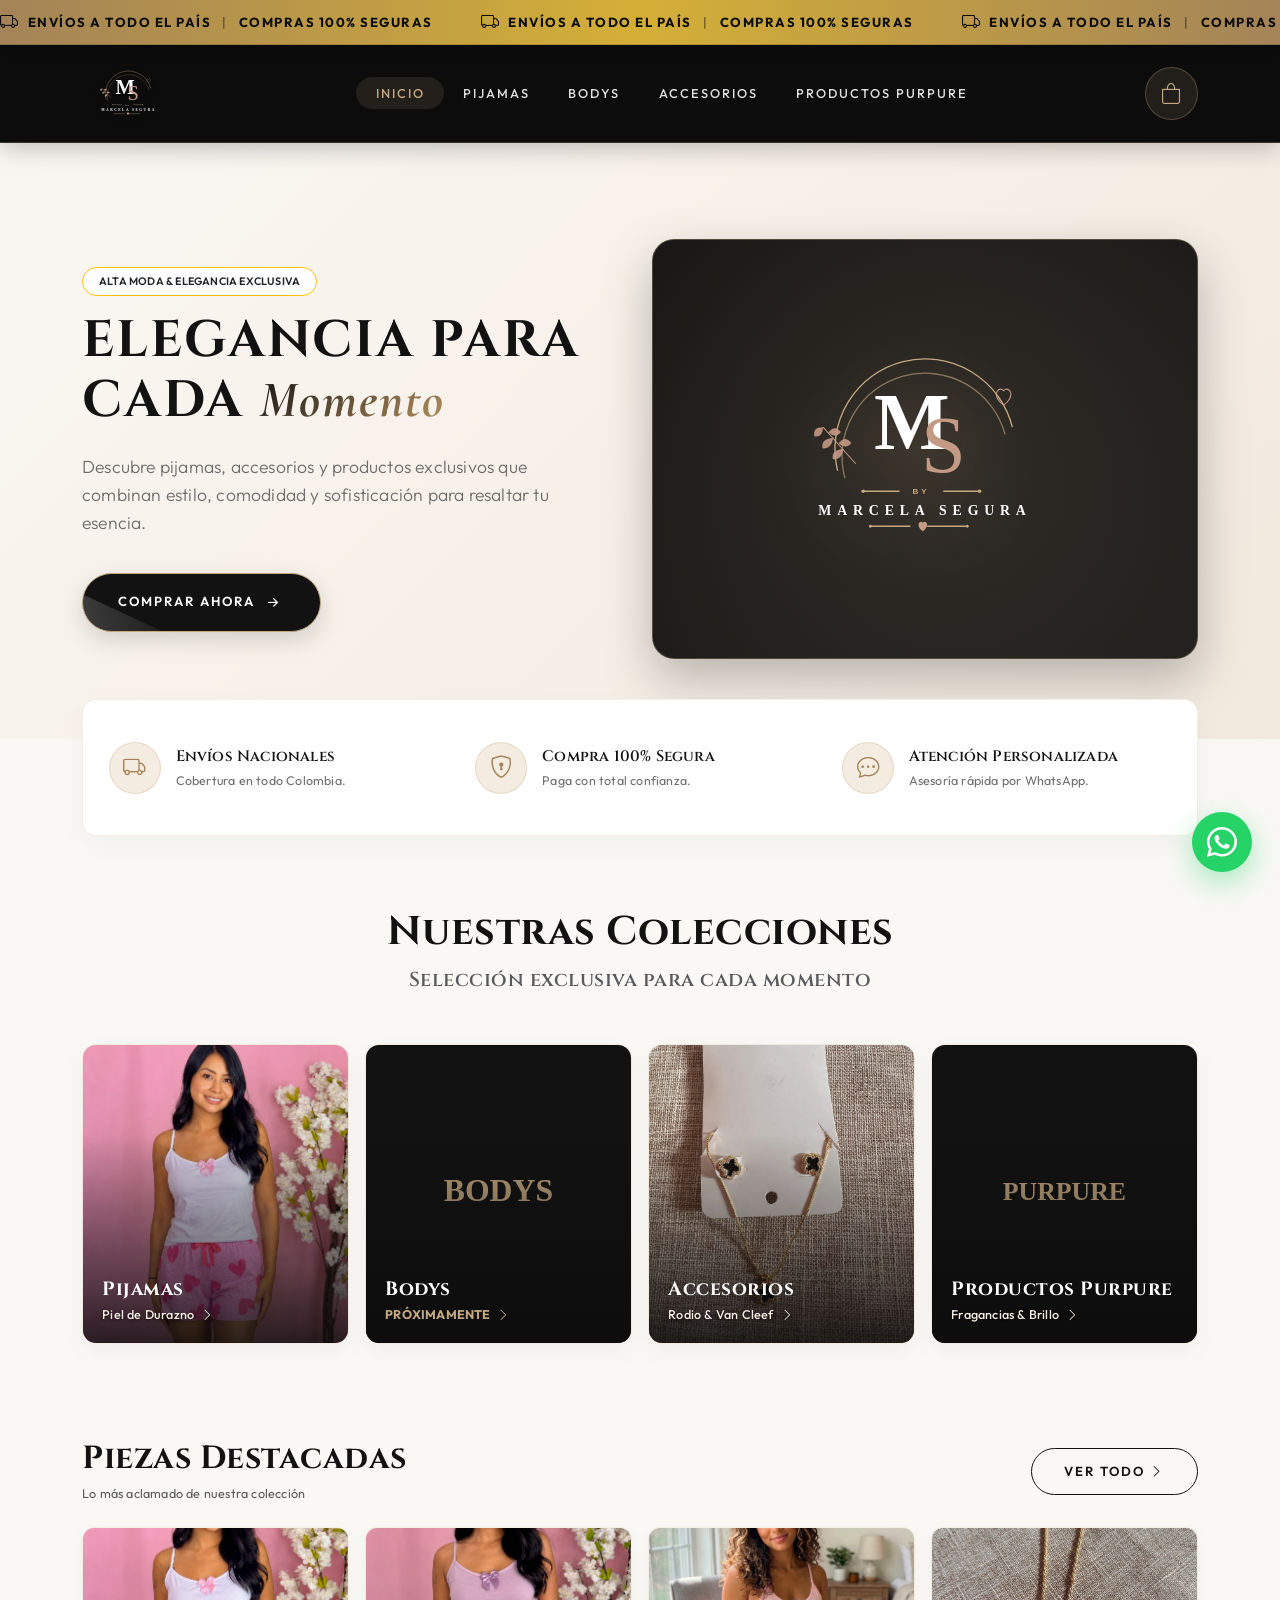
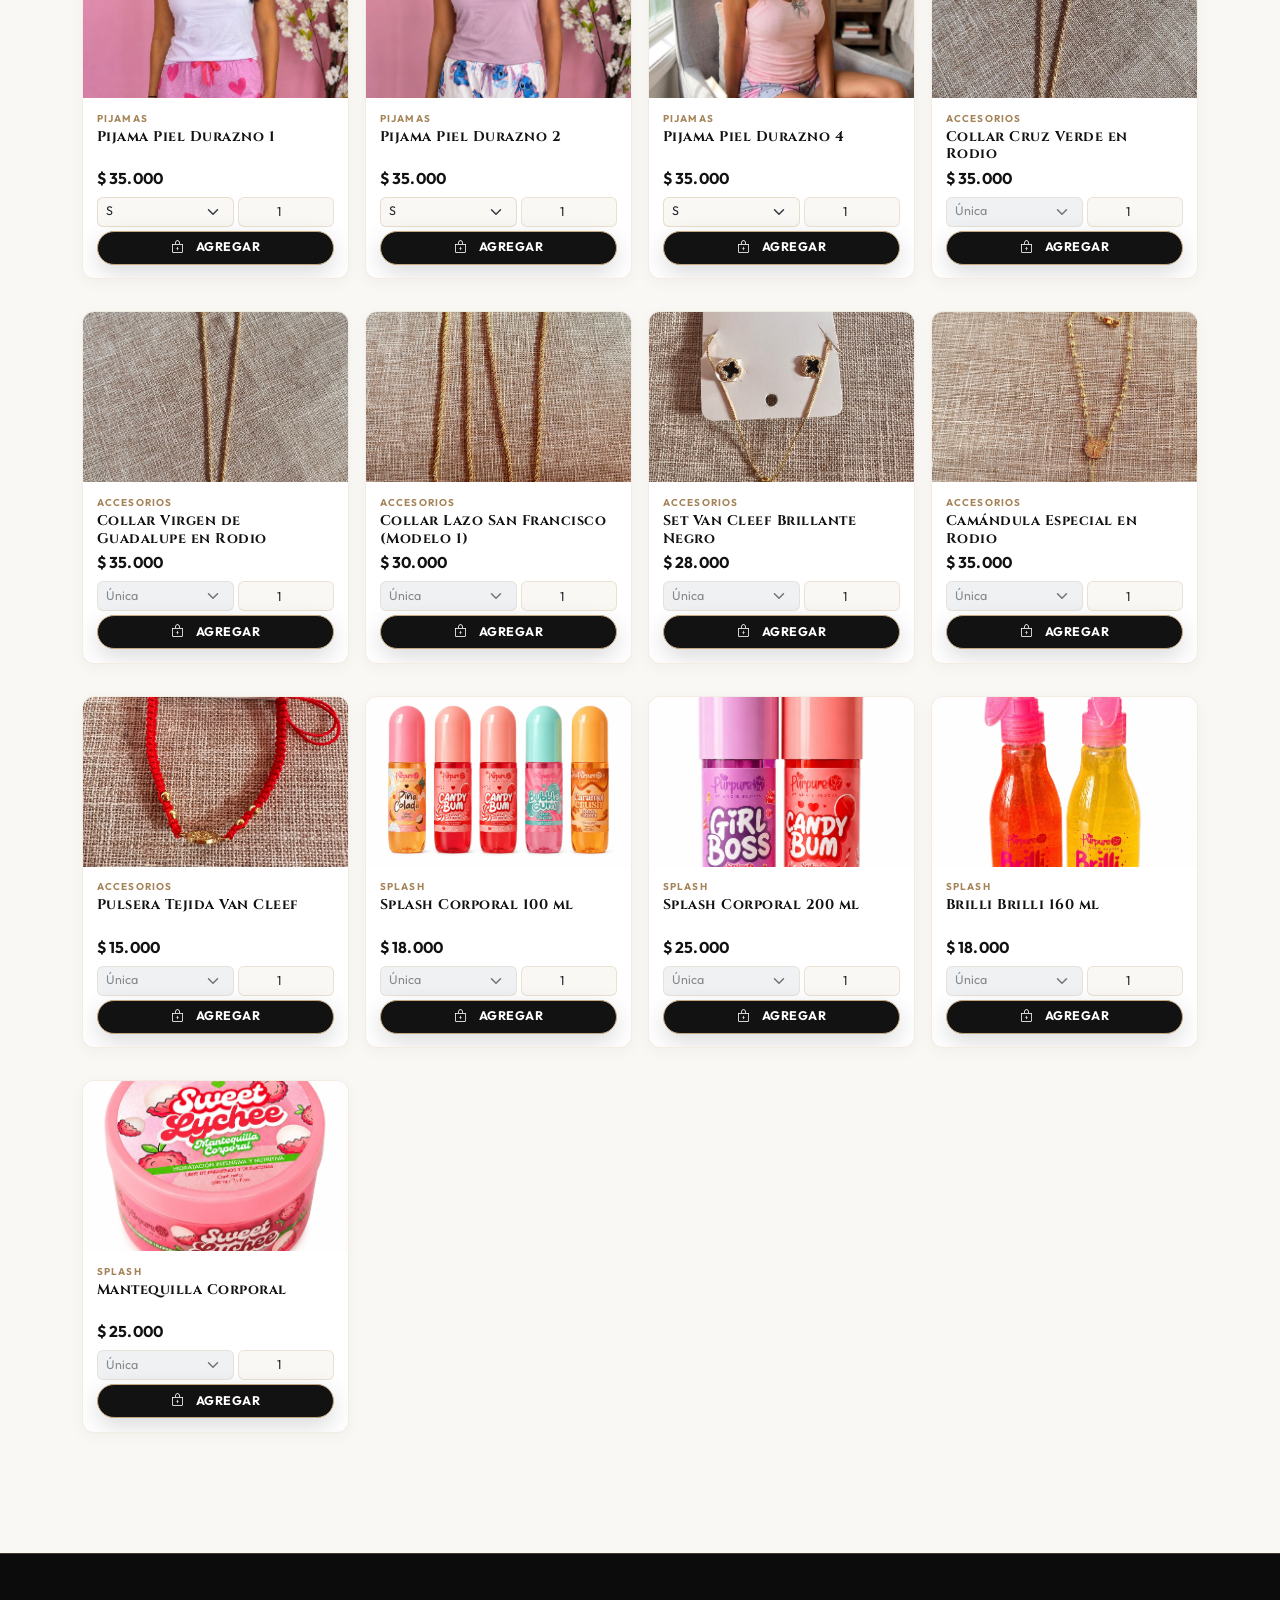
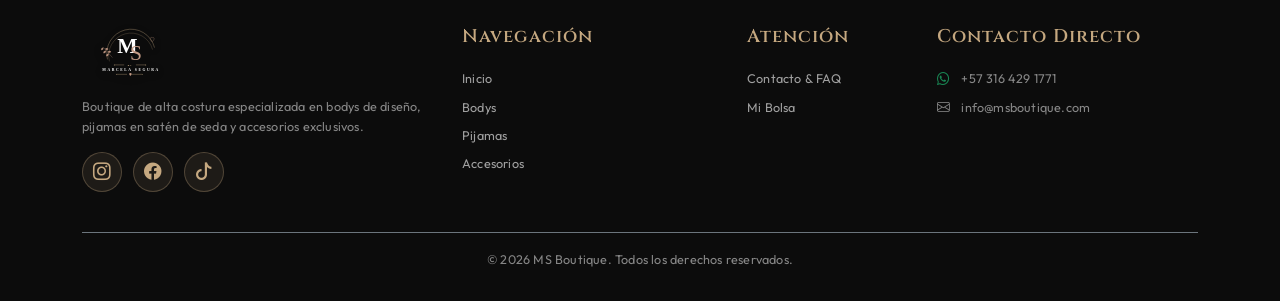
==== commit 64ab43d6: "Actualización completa del catálogo, fotos de pijamas y accesorios, visor lightbox y categoría Produ" ====
--- a/index.html
+++ b/index.html
@@ -161,7 +161,7 @@
             <!-- Categoría 1: Pijamas -->
             <div class="col-6 col-md-3 fade-in-up delay-1">
                 <div class="category-card" onclick="window.location.href='catalogo.html?categoria=pijamas'">
-                    <img src="img/productos/cat-pijamas.jpg" 
+                    <img src="img/productos/pijama-1.jpg" 
                          alt="Pijamas MS Boutique"
                          onerror="this.onerror=null; this.src='data:image/svg+xml;utf8,<svg xmlns=\'http://www.w3.org/2000/svg\' width=\'400\' height=\'300\' viewBox=\'0 0 400 300\'><rect width=\'400\' height=\'300\' fill=\'%23121212\'/><text x=\'50%\' y=\'50%\' dominant-baseline=\'middle\' text-anchor=\'middle\' font-family=\'Playfair Display, serif\' font-size=\'32\' font-weight=\'bold\' fill=\'%23C5A880\'>PIJAMAS</text></svg>';">
                     <div class="category-card-overlay">
@@ -173,9 +173,8 @@
             <!-- Categoría 2: Bodys -->
             <div class="col-6 col-md-3 fade-in-up delay-2">
                 <div class="category-card" onclick="window.location.href='catalogo.html?categoria=bodys'">
-                    <img src="img/productos/cat-bodys.jpg" 
-                         alt="Bodys MS Boutique"
-                         onerror="this.onerror=null; this.src='data:image/svg+xml;utf8,<svg xmlns=\'http://www.w3.org/2000/svg\' width=\'400\' height=\'300\' viewBox=\'0 0 400 300\'><rect width=\'400\' height=\'300\' fill=\'%23121212\'/><text x=\'50%\' y=\'50%\' dominant-baseline=\'middle\' text-anchor=\'middle\' font-family=\'Playfair Display, serif\' font-size=\'32\' font-weight=\'bold\' fill=\'%23C5A880\'>BODYS</text></svg>';">
+                    <img src="data:image/svg+xml;utf8,<svg xmlns='http://www.w3.org/2000/svg' width='400' height='300' viewBox='0 0 400 300'><rect width='400' height='300' fill='%23121212'/><text x='50%' y='50%' dominant-baseline='middle' text-anchor='middle' font-family='Playfair Display, serif' font-size='32' font-weight='bold' fill='%23C5A880'>BODYS</text></svg>" 
+                         alt="Bodys MS Boutique">
                     <div class="category-card-overlay">
                         <h3 class="font-heading fw-bold mb-1 fs-5 text-white">Bodys</h3>
                         <p class="mb-0 text-gold small font-body fw-bold">PRÓXIMAMENTE <i class="bi bi-chevron-right ms-1"></i></p>
@@ -185,7 +184,7 @@
             <!-- Categoría 3: Accesorios -->
             <div class="col-6 col-md-3 fade-in-up delay-3">
                 <div class="category-card" onclick="window.location.href='catalogo.html?categoria=accesorios'">
-                    <img src="img/productos/cat-accesorios.jpg" 
+                    <img src="img/productos/van-cleef-brillante-negro.jpg" 
                          alt="Accesorios MS Boutique"
                          onerror="this.onerror=null; this.src='data:image/svg+xml;utf8,<svg xmlns=\'http://www.w3.org/2000/svg\' width=\'400\' height=\'300\' viewBox=\'0 0 400 300\'><rect width=\'400\' height=\'300\' fill=\'%23121212\'/><text x=\'50%\' y=\'50%\' dominant-baseline=\'middle\' text-anchor=\'middle\' font-family=\'Playfair Display, serif\' font-size=\'28\' font-weight=\'bold\' fill=\'%23C5A880\'>ACCESORIOS</text></svg>';">
                     <div class="category-card-overlay">
@@ -197,9 +196,8 @@
             <!-- Categoría 4: Productos Purpure -->
             <div class="col-6 col-md-3 fade-in-up delay-4">
                 <div class="category-card" onclick="window.location.href='catalogo.html?categoria=splash'">
-                    <img src="img/productos/cat-splash.jpg" 
-                         alt="Productos Purpure MS Boutique"
-                         onerror="this.onerror=null; this.src='data:image/svg+xml;utf8,<svg xmlns=\'http://www.w3.org/2000/svg\' width=\'400\' height=\'300\' viewBox=\'0 0 400 300\'><rect width=\'400\' height=\'300\' fill=\'%23121212\'/><text x=\'50%\' y=\'50%\' dominant-baseline=\'middle\' text-anchor=\'middle\' font-family=\'Playfair Display, serif\' font-size=\'26\' font-weight=\'bold\' fill=\'%23C5A880\'>PURPURE</text></svg>';">
+                    <img src="data:image/svg+xml;utf8,<svg xmlns='http://www.w3.org/2000/svg' width='400' height='300' viewBox='0 0 400 300'><rect width='400' height='300' fill='%23121212'/><text x='50%' y='50%' dominant-baseline='middle' text-anchor='middle' font-family='Playfair Display, serif' font-size='26' font-weight='bold' fill='%23C5A880'>PURPURE</text></svg>" 
+                         alt="Productos Purpure MS Boutique">
                     <div class="category-card-overlay">
                         <h3 class="font-heading fw-bold mb-1 fs-5 text-white">Productos Purpure</h3>
                         <p class="mb-0 small font-body text-gold-light">Fragancias & Brillo <i class="bi bi-chevron-right ms-1"></i></p>
@@ -301,9 +299,9 @@
 
     <!-- Bootstrap JS Bundle -->
     <script src="https://cdn.jsdelivr.net/npm/bootstrap@5.3.0/dist/js/bootstrap.bundle.min.js"></script>
-    <script src="js/productos.js"></script>
-    <script src="js/carrito.js"></script>
-    <script src="js/whatsapp.js"></script>
-    <script src="js/app.js"></script>
+    <script src="js/productos.js?v=2.1"></script>
+    <script src="js/carrito.js?v=2.1"></script>
+    <script src="js/whatsapp.js?v=2.1"></script>
+    <script src="js/app.js?v=2.1"></script>
 </body>
 </html>
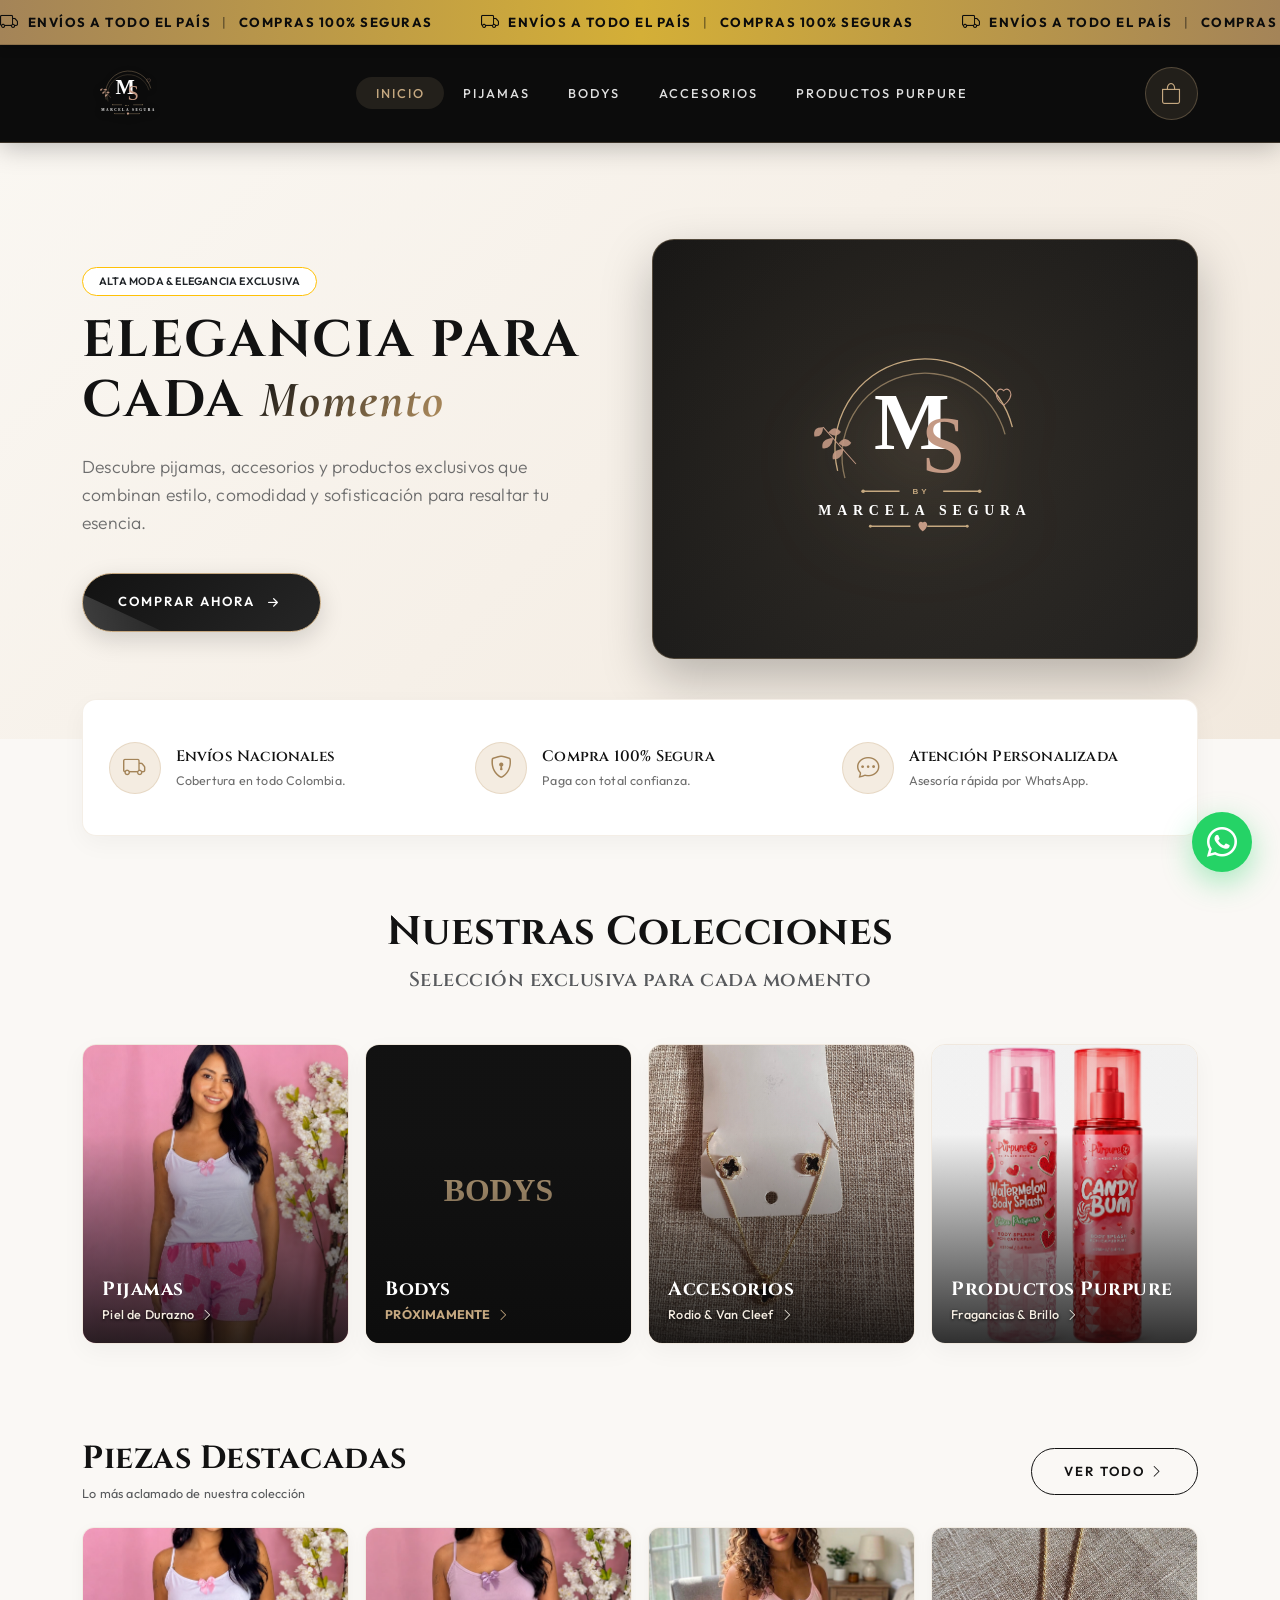
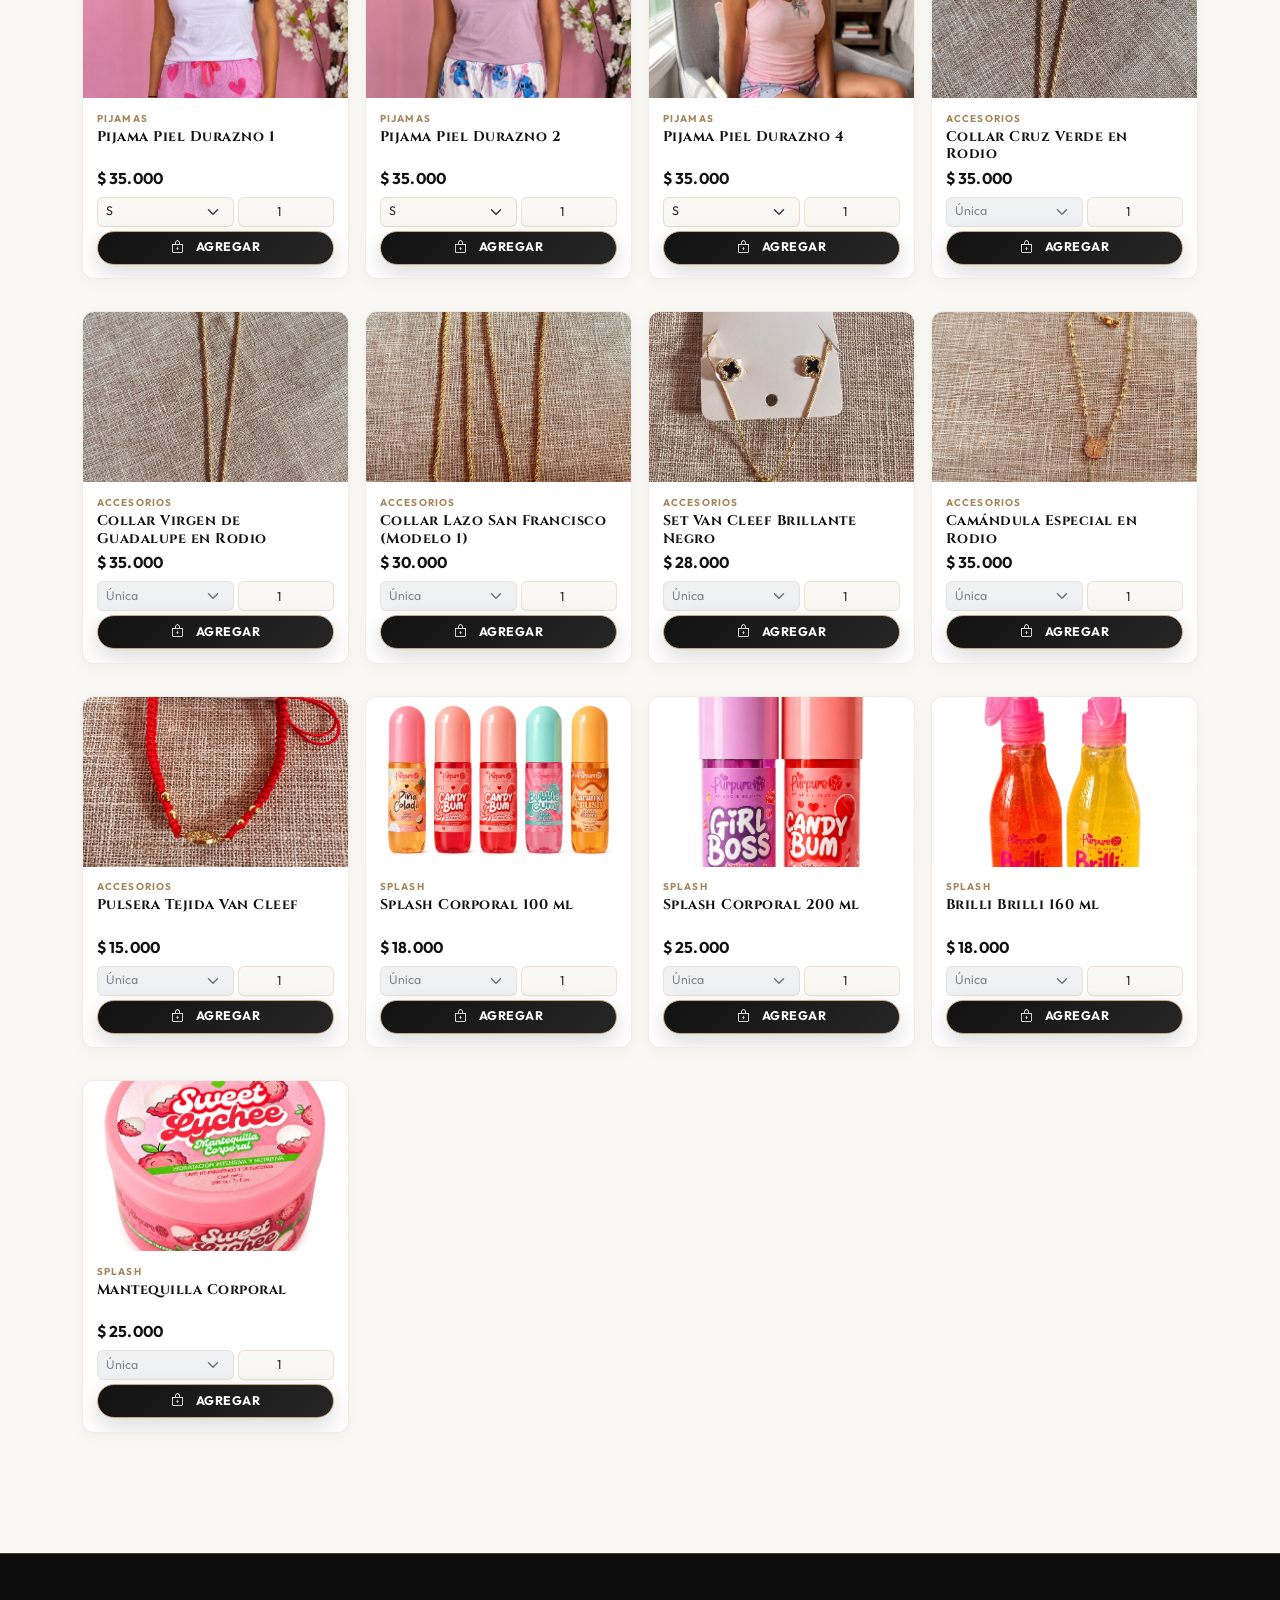
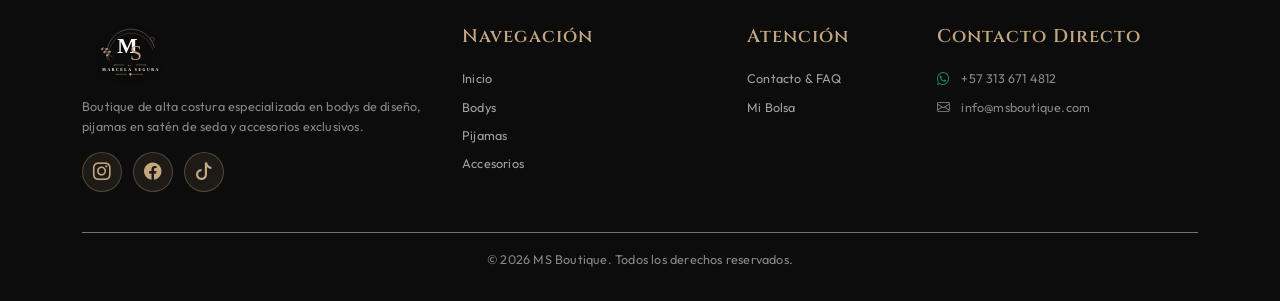
==== commit 5b76dfb3: "Actualizar número de WhatsApp a 3136714812 e imagen de portada de Productos Purpure" ====
--- a/index.html
+++ b/index.html
@@ -196,8 +196,9 @@
             <!-- Categoría 4: Productos Purpure -->
             <div class="col-6 col-md-3 fade-in-up delay-4">
                 <div class="category-card" onclick="window.location.href='catalogo.html?categoria=splash'">
-                    <img src="data:image/svg+xml;utf8,<svg xmlns='http://www.w3.org/2000/svg' width='400' height='300' viewBox='0 0 400 300'><rect width='400' height='300' fill='%23121212'/><text x='50%' y='50%' dominant-baseline='middle' text-anchor='middle' font-family='Playfair Display, serif' font-size='26' font-weight='bold' fill='%23C5A880'>PURPURE</text></svg>" 
-                         alt="Productos Purpure MS Boutique">
+                    <img src="img/productos/splash-250ml.jpg" 
+                         alt="Productos Purpure MS Boutique"
+                         onerror="this.onerror=null; this.src='data:image/svg+xml;utf8,<svg xmlns=\'http://www.w3.org/2000/svg\' width=\'400\' height=\'300\' viewBox=\'0 0 400 300\'><rect width=\'400\' height=\'300\' fill=\'%23121212\'/><text x=\'50%\' y=\'50%\' dominant-baseline=\'middle\' text-anchor=\'middle\' font-family=\'Playfair Display, serif\' font-size=\'26\' font-weight=\'bold\' fill=\'%23C5A880\'>PURPURE</text></svg>';">
                     <div class="category-card-overlay">
                         <h3 class="font-heading fw-bold mb-1 fs-5 text-white">Productos Purpure</h3>
                         <p class="mb-0 small font-body text-gold-light">Fragancias & Brillo <i class="bi bi-chevron-right ms-1"></i></p>
@@ -248,7 +249,7 @@
     </div>
 
     <!-- BOTÓN FLOTANTE WHATSAPP -->
-    <a href="https://api.whatsapp.com/send?phone=573164291771&text=Hola%20MS%20Boutique,%20deseo%20realizar%20una%20consulta." target="_blank" class="whatsapp-float pulse-subtle" title="Contacto por WhatsApp">
+    <a href="https://api.whatsapp.com/send?phone=573136714812&text=Hola%20MS%20Boutique,%20deseo%20realizar%20una%20consulta." target="_blank" class="whatsapp-float pulse-subtle" title="Contacto por WhatsApp">
         <i class="bi bi-whatsapp"></i>
     </a>
 
@@ -286,7 +287,7 @@
                 <div class="col-lg-3 mb-3">
                     <h5>Contacto Directo</h5>
                     <ul class="list-unstyled small text-white-50">
-                        <li class="mb-2"><i class="bi bi-whatsapp text-success me-2"></i> +57 316 429 1771</li>
+                        <li class="mb-2"><i class="bi bi-whatsapp text-success me-2"></i> +57 313 671 4812</li>
                         <li class="mb-2"><i class="bi bi-envelope me-2"></i> info@msboutique.com</li>
                     </ul>
                 </div>
--- a/css/estilos.css
+++ b/css/estilos.css
@@ -256,6 +256,47 @@
 }
 
 /* --- HERO BANNER MODERN Y LIMPIO --- */
+/* ==========================================================================
+   BOTONES DE FILTRO CATEGORÍA ACTIVO - BOUTIQUE MS
+   ========================================================================== */
+#filtro-categorias-container .btn {
+    transition: all 0.3s cubic-bezier(0.165, 0.84, 0.44, 1);
+    font-weight: 500;
+    border: 1px solid rgba(197, 168, 128, 0.35) !important;
+    color: #4A4A4A !important;
+    background-color: #FFFFFF !important;
+}
+
+#filtro-categorias-container .btn:hover {
+    border-color: var(--color-gold) !important;
+    background-color: #FAF7F2 !important;
+    color: #121212 !important;
+}
+
+#filtro-categorias-container .btn.active,
+#filtro-categorias-container .btn-boutique-primary {
+    background: linear-gradient(135deg, #121212 0%, #222222 100%) !important;
+    color: var(--color-gold) !important;
+    border-color: var(--color-gold) !important;
+    font-weight: 700 !important;
+    box-shadow: 0 4px 15px rgba(18, 18, 18, 0.25) !important;
+}
+
+.btn-boutique-primary {
+    background: linear-gradient(135deg, #121212 0%, #262626 100%) !important;
+    color: var(--color-gold) !important;
+    border: 1px solid var(--color-gold) !important;
+    font-weight: 600;
+    letter-spacing: 1px;
+    transition: all 0.3s ease;
+}
+
+.btn-boutique-primary:hover {
+    background: var(--color-gold) !important;
+    color: #121212 !important;
+    box-shadow: 0 6px 20px rgba(197, 168, 128, 0.35) !important;
+}
+
 .hero-section {
     position: relative;
     padding: 6rem 0 5rem;
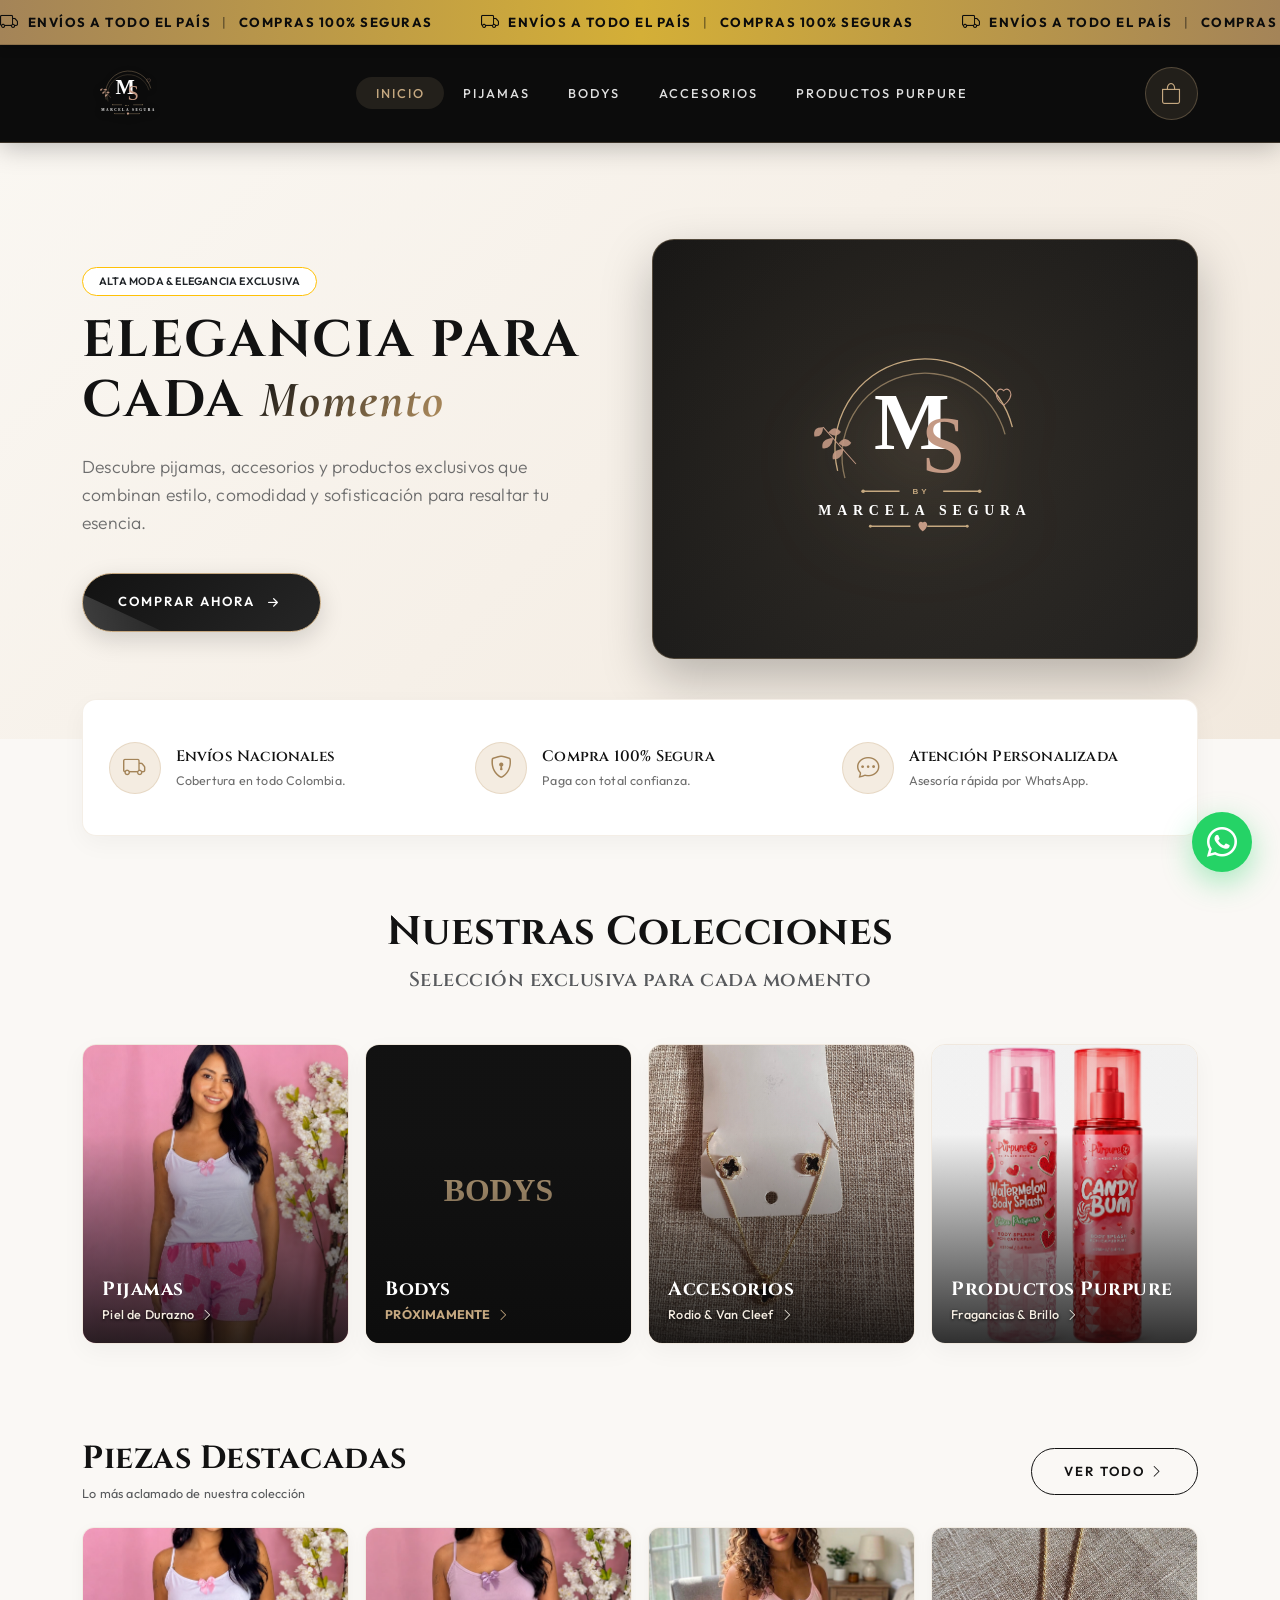
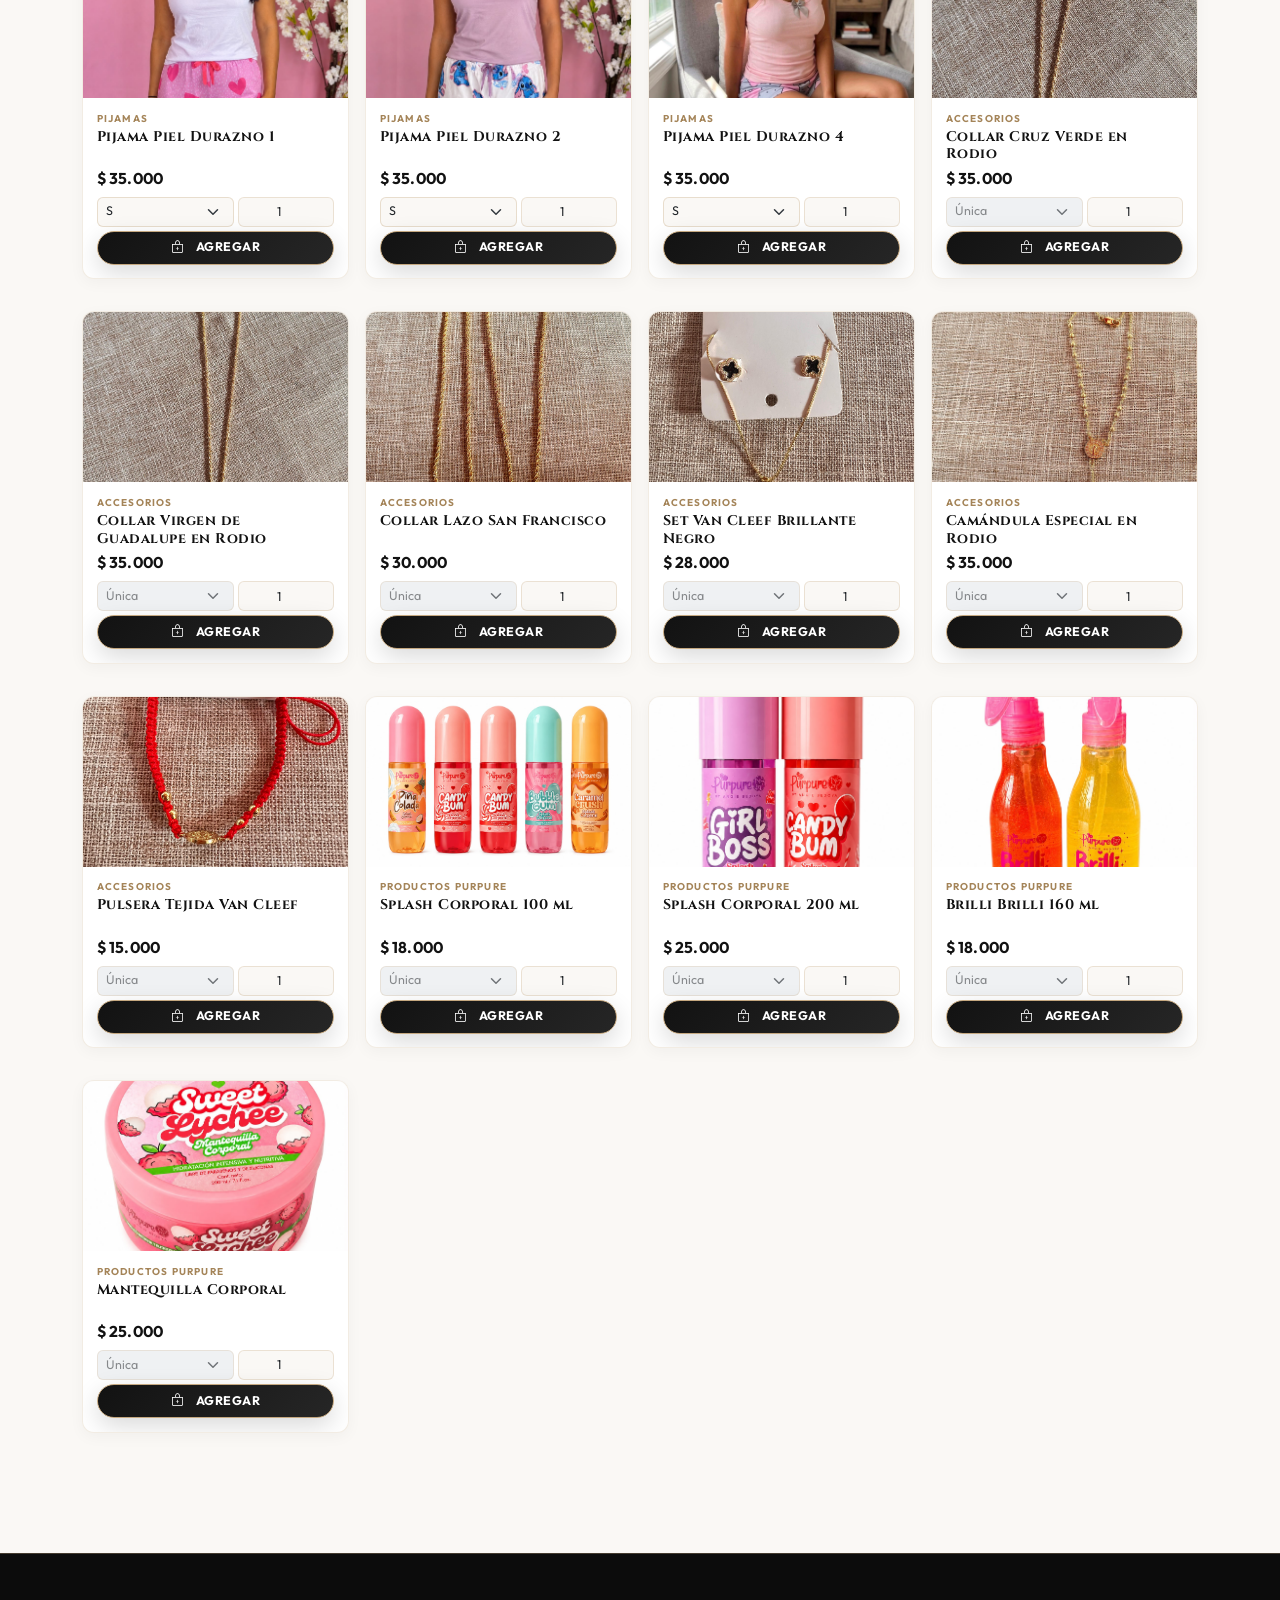
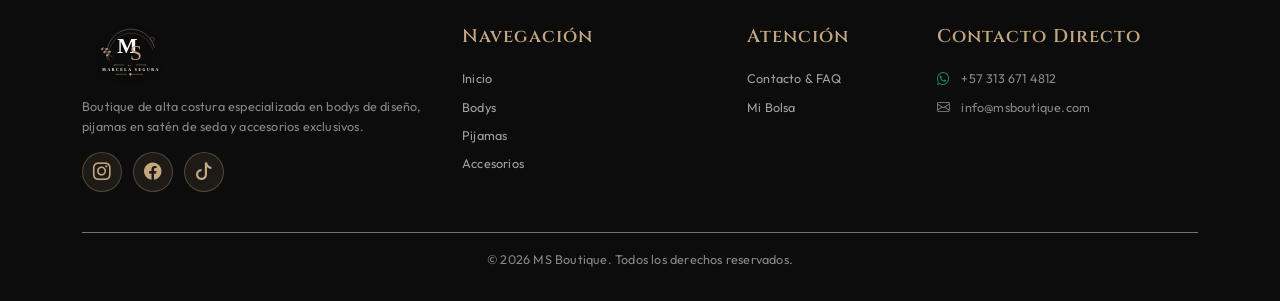
==== commit cba3266e: "Eliminar producto duplicado Collar Lazo San Francisco Modelo 2 y renombrar Modelo 1 a Collar Lazo Sa" ====
--- a/index.html
+++ b/index.html
@@ -44,7 +44,7 @@
     <!-- NAVBAR OSCURO ELEGANTE CON LOGO MS PROTAGONISTA -->
     <nav class="navbar navbar-expand-lg sticky-top">
         <div class="container">
-            <a class="navbar-brand me-4 d-inline-flex align-items-center" href="index.html">
+            <a class="navbar-brand me-4 d-inline-flex align-items-center" href="./">
                 <img src="img/logo.svg" alt="MS by Marcela Segura" class="brand-logo-img">
             </a>
             
@@ -62,7 +62,7 @@
             <div class="collapse navbar-collapse order-lg-2" id="navbarNav">
                 <ul class="navbar-nav mx-auto">
                     <li class="nav-item">
-                        <a class="nav-link-ms active" href="index.html">Inicio</a>
+                        <a class="nav-link-ms active" href="./">Inicio</a>
                     </li>
                     <li class="nav-item">
                         <a class="nav-link-ms" href="catalogo.html?categoria=pijamas">Pijamas</a>
@@ -258,7 +258,7 @@
         <div class="container">
             <div class="row g-4">
                 <div class="col-lg-4 mb-3">
-                    <a class="navbar-brand me-4 d-inline-flex align-items-center" href="index.html">
+                    <a class="navbar-brand me-4 d-inline-flex align-items-center" href="./">
                         <img src="img/logo.svg" alt="MS by Marcela Segura" class="brand-logo-img" style="height: 60px;">
                     </a>
                     <p class="small text-white-50 mt-2">Boutique de alta costura especializada en bodys de diseño, pijamas en satén de seda y accesorios exclusivos.</p>
@@ -271,7 +271,7 @@
                 <div class="col-6 col-lg-3 mb-3">
                     <h5>Navegación</h5>
                     <ul class="list-unstyled small">
-                        <li class="mb-2"><a href="index.html">Inicio</a></li>
+                        <li class="mb-2"><a href="./">Inicio</a></li>
                         <li class="mb-2"><a href="catalogo.html?categoria=bodys">Bodys</a></li>
                         <li class="mb-2"><a href="catalogo.html?categoria=pijamas">Pijamas</a></li>
                         <li class="mb-2"><a href="catalogo.html?categoria=accesorios">Accesorios</a></li>
--- a/css/estilos.css
+++ b/css/estilos.css
@@ -1026,3 +1026,23 @@
     font-weight: 500;
     text-shadow: 0 1px 3px rgba(0, 0, 0, 0.85);
 }
+
+/* TARJETA DE FILTROS RESPONSIVA MS */
+.filter-sidebar-card {
+    border: 1px solid rgba(197, 168, 128, 0.22) !important;
+}
+
+@media (min-width: 992px) {
+    .filter-sidebar-card {
+        position: sticky !important;
+        top: 100px !important;
+    }
+}
+
+@media (max-width: 991.98px) {
+    .filter-sidebar-card {
+        position: relative !important;
+        top: 0 !important;
+        margin-bottom: 2.5rem !important;
+    }
+}
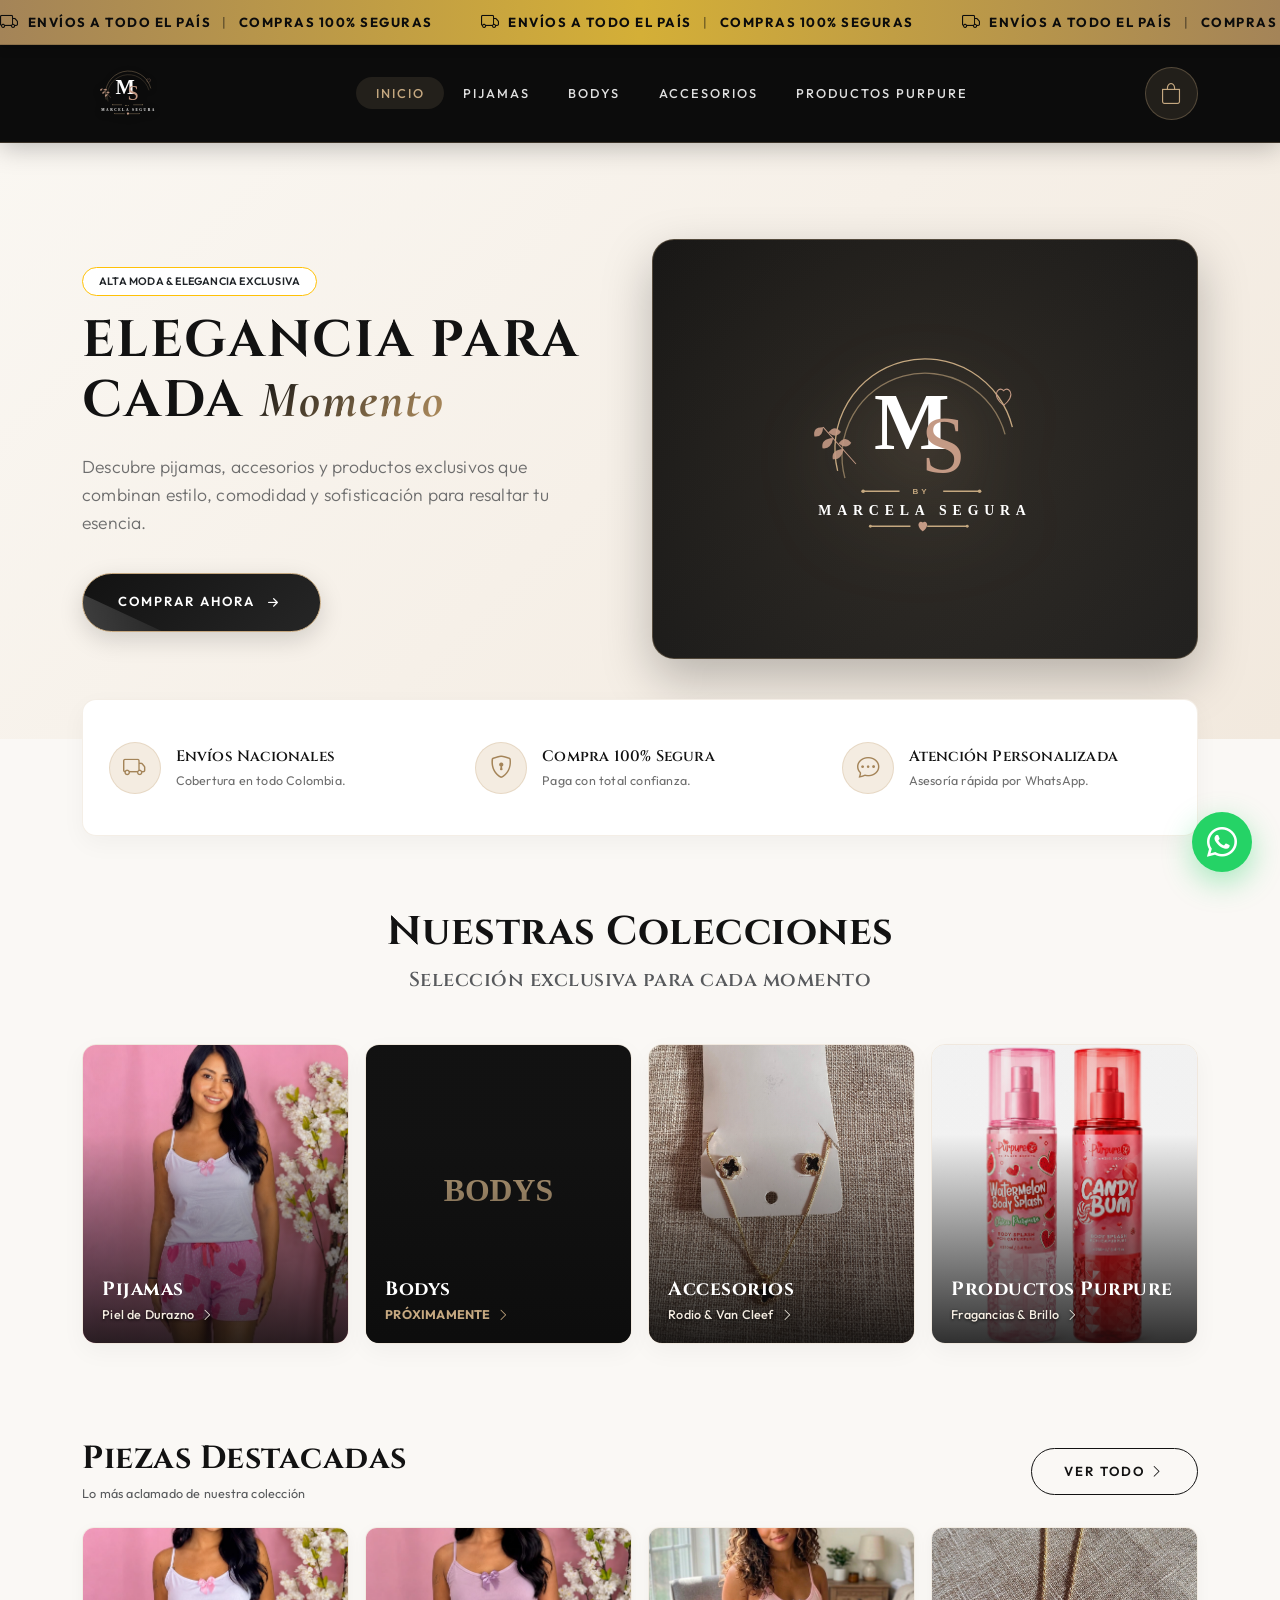
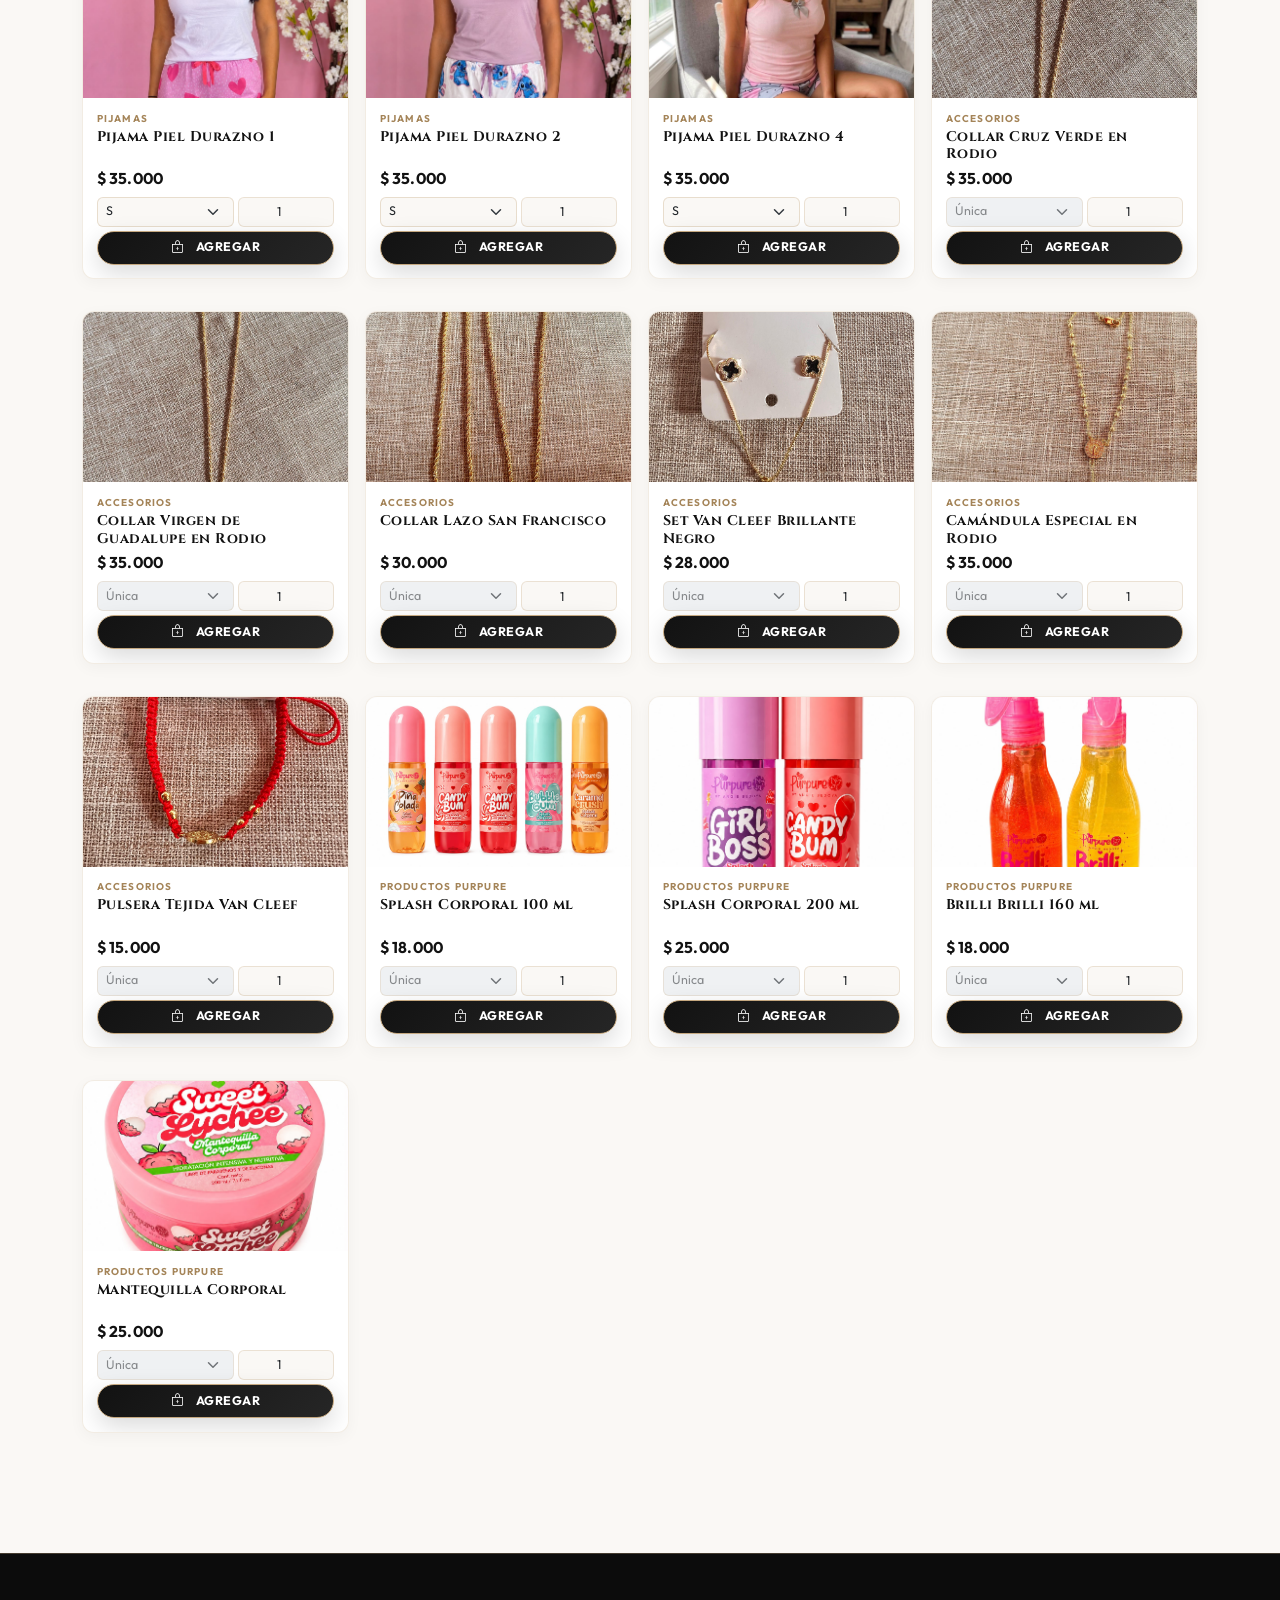
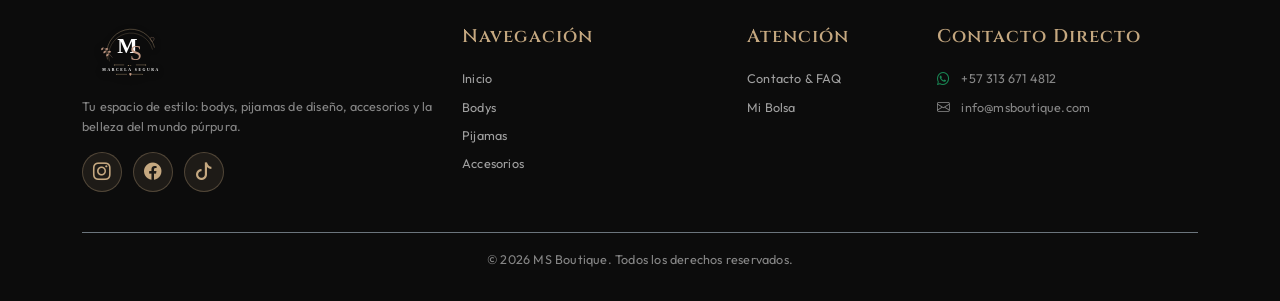
==== commit 8e3317a5: "Actualizar texto descriptivo del pie de pagina" ====
--- a/index.html
+++ b/index.html
@@ -261,7 +261,7 @@
                     <a class="navbar-brand me-4 d-inline-flex align-items-center" href="./">
                         <img src="img/logo.svg" alt="MS by Marcela Segura" class="brand-logo-img" style="height: 60px;">
                     </a>
-                    <p class="small text-white-50 mt-2">Boutique de alta costura especializada en bodys de diseño, pijamas en satén de seda y accesorios exclusivos.</p>
+                    <p class="small text-white-50 mt-2">Tu espacio de estilo: bodys, pijamas de diseño, accesorios y la belleza del mundo púrpura.</p>
                     <div class="footer-social-icons mt-3">
                         <a href="#"><i class="bi bi-instagram"></i></a>
                         <a href="#"><i class="bi bi-facebook"></i></a>
@@ -300,9 +300,9 @@
 
     <!-- Bootstrap JS Bundle -->
     <script src="https://cdn.jsdelivr.net/npm/bootstrap@5.3.0/dist/js/bootstrap.bundle.min.js"></script>
-    <script src="js/productos.js?v=2.1"></script>
-    <script src="js/carrito.js?v=2.1"></script>
-    <script src="js/whatsapp.js?v=2.1"></script>
-    <script src="js/app.js?v=2.1"></script>
+    <script src="js/productos.js?v=3.0"></script>
+    <script src="js/carrito.js?v=3.0"></script>
+    <script src="js/whatsapp.js?v=3.0"></script>
+    <script src="js/app.js?v=3.0"></script>
 </body>
 </html>
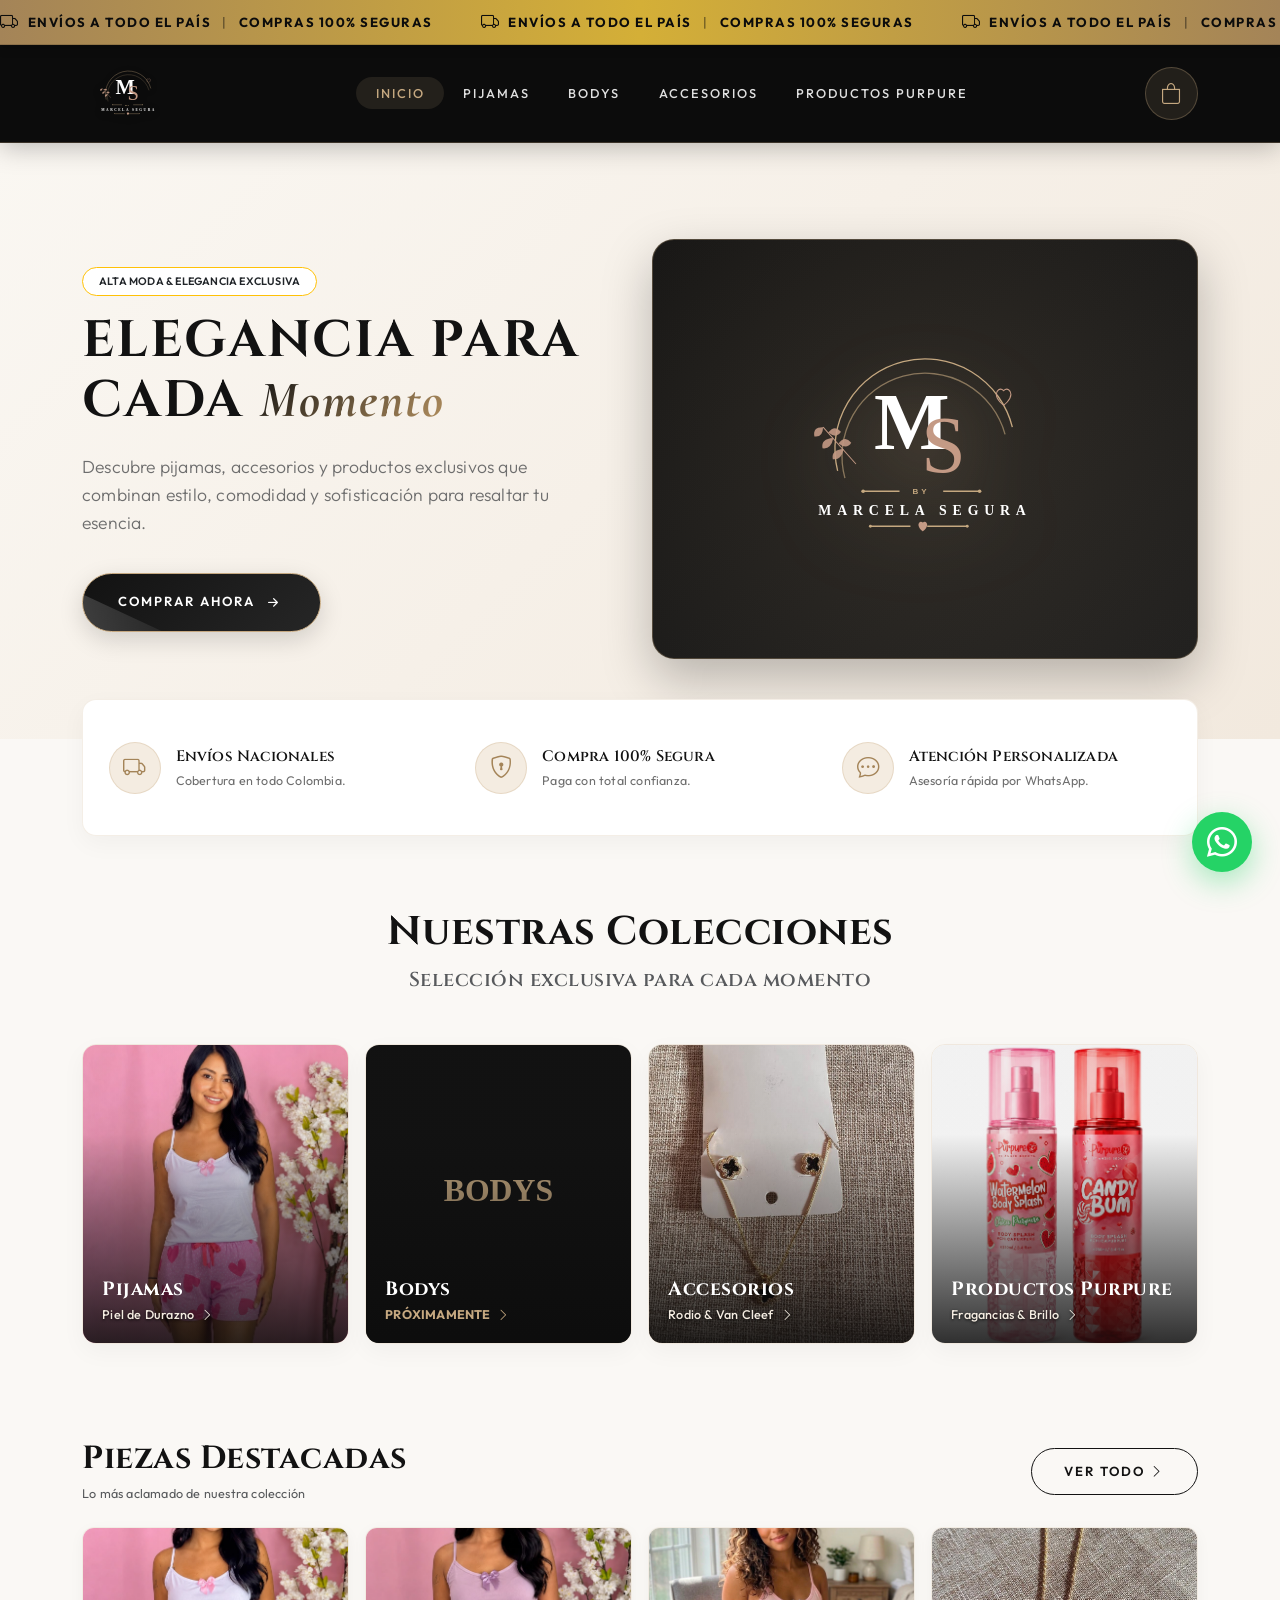
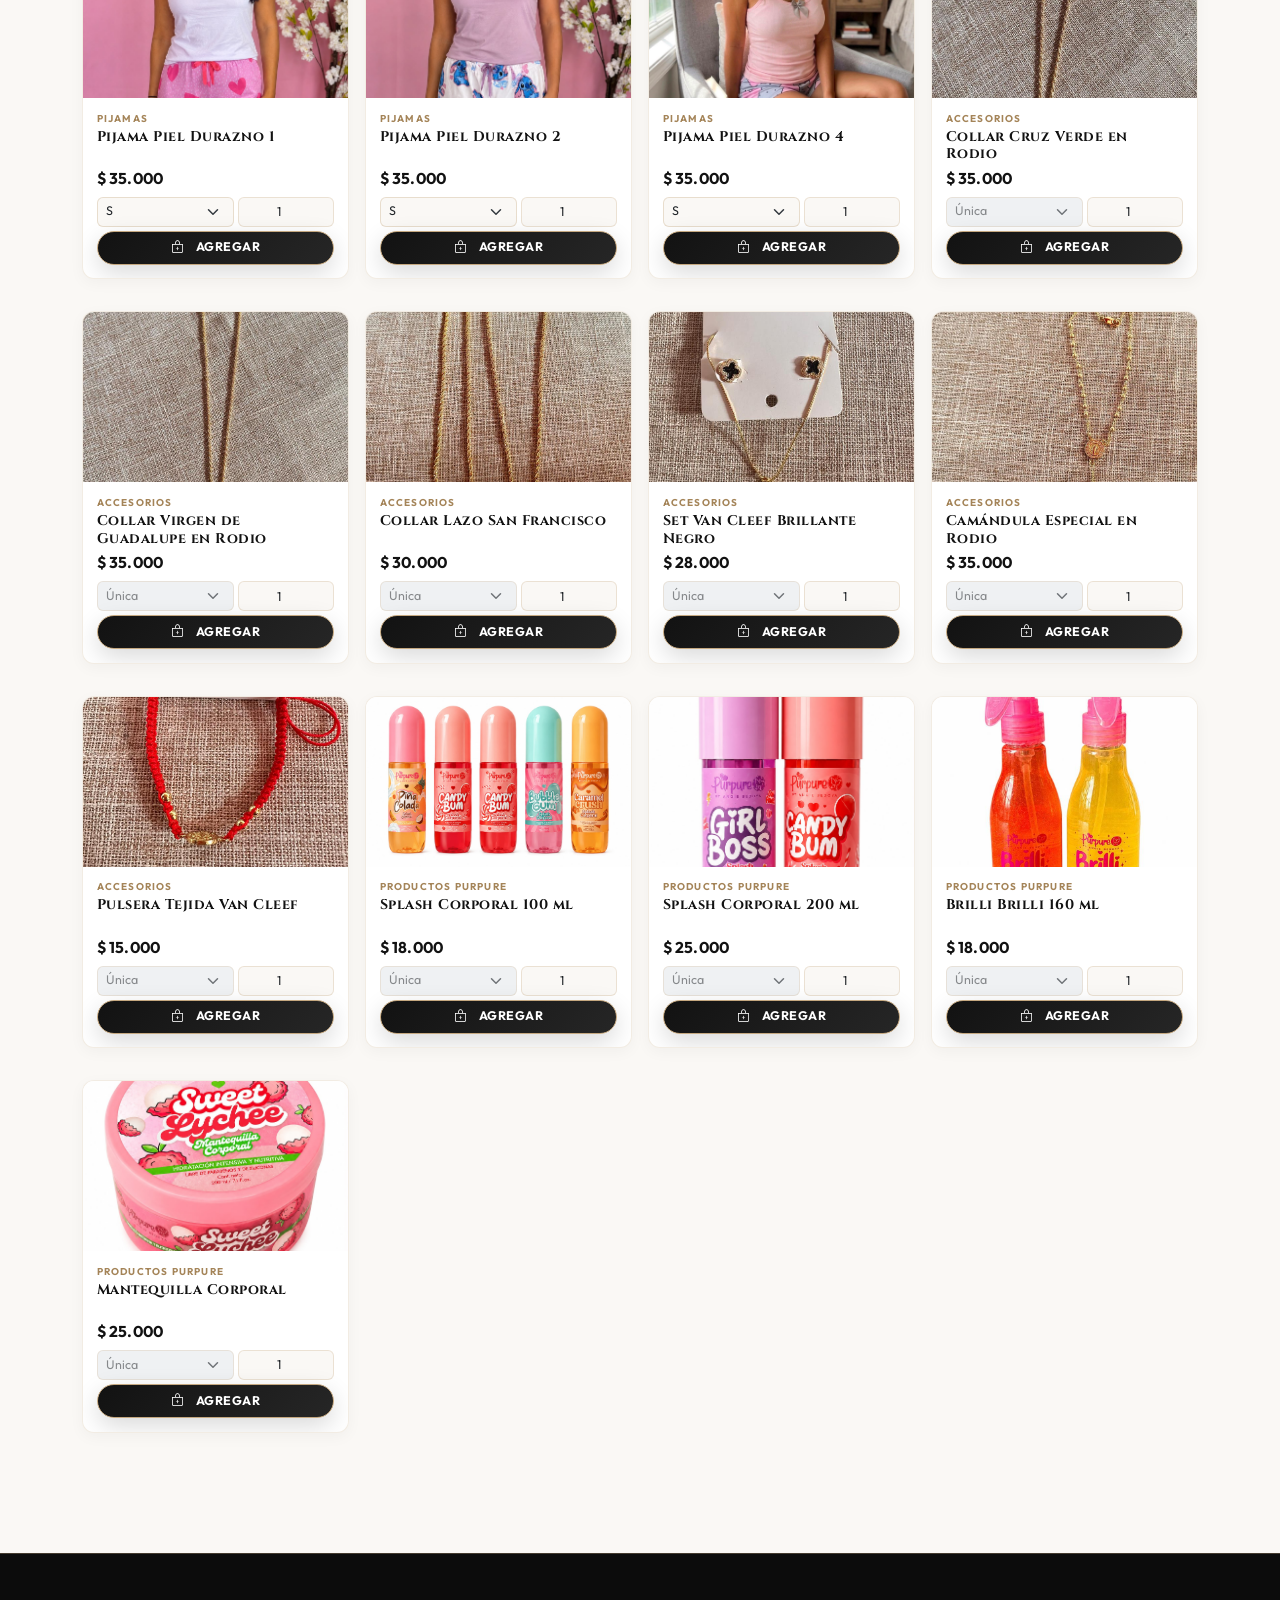
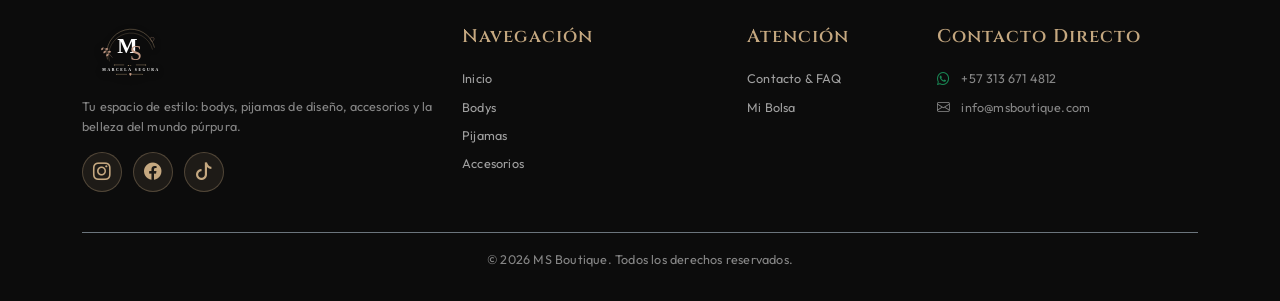
==== commit 5ab2bf52: "feat: optimización completa de carga de imágenes (compresión y eager loading)" ====
--- a/index.html
+++ b/index.html
@@ -163,6 +163,7 @@
                 <div class="category-card" onclick="window.location.href='catalogo.html?categoria=pijamas'">
                     <img src="img/productos/pijama-1.jpg" 
                          alt="Pijamas MS Boutique"
+                         loading="lazy"
                          onerror="this.onerror=null; this.src='data:image/svg+xml;utf8,<svg xmlns=\'http://www.w3.org/2000/svg\' width=\'400\' height=\'300\' viewBox=\'0 0 400 300\'><rect width=\'400\' height=\'300\' fill=\'%23121212\'/><text x=\'50%\' y=\'50%\' dominant-baseline=\'middle\' text-anchor=\'middle\' font-family=\'Playfair Display, serif\' font-size=\'32\' font-weight=\'bold\' fill=\'%23C5A880\'>PIJAMAS</text></svg>';">
                     <div class="category-card-overlay">
                         <h3 class="font-heading fw-bold mb-1 fs-5 text-white">Pijamas</h3>
@@ -174,7 +175,8 @@
             <div class="col-6 col-md-3 fade-in-up delay-2">
                 <div class="category-card" onclick="window.location.href='catalogo.html?categoria=bodys'">
                     <img src="data:image/svg+xml;utf8,<svg xmlns='http://www.w3.org/2000/svg' width='400' height='300' viewBox='0 0 400 300'><rect width='400' height='300' fill='%23121212'/><text x='50%' y='50%' dominant-baseline='middle' text-anchor='middle' font-family='Playfair Display, serif' font-size='32' font-weight='bold' fill='%23C5A880'>BODYS</text></svg>" 
-                         alt="Bodys MS Boutique">
+                         alt="Bodys MS Boutique"
+                         loading="lazy">
                     <div class="category-card-overlay">
                         <h3 class="font-heading fw-bold mb-1 fs-5 text-white">Bodys</h3>
                         <p class="mb-0 text-gold small font-body fw-bold">PRÓXIMAMENTE <i class="bi bi-chevron-right ms-1"></i></p>
@@ -186,6 +188,7 @@
                 <div class="category-card" onclick="window.location.href='catalogo.html?categoria=accesorios'">
                     <img src="img/productos/van-cleef-brillante-negro.jpg" 
                          alt="Accesorios MS Boutique"
+                         loading="lazy"
                          onerror="this.onerror=null; this.src='data:image/svg+xml;utf8,<svg xmlns=\'http://www.w3.org/2000/svg\' width=\'400\' height=\'300\' viewBox=\'0 0 400 300\'><rect width=\'400\' height=\'300\' fill=\'%23121212\'/><text x=\'50%\' y=\'50%\' dominant-baseline=\'middle\' text-anchor=\'middle\' font-family=\'Playfair Display, serif\' font-size=\'28\' font-weight=\'bold\' fill=\'%23C5A880\'>ACCESORIOS</text></svg>';">
                     <div class="category-card-overlay">
                         <h3 class="font-heading fw-bold mb-1 fs-5 text-white">Accesorios</h3>
